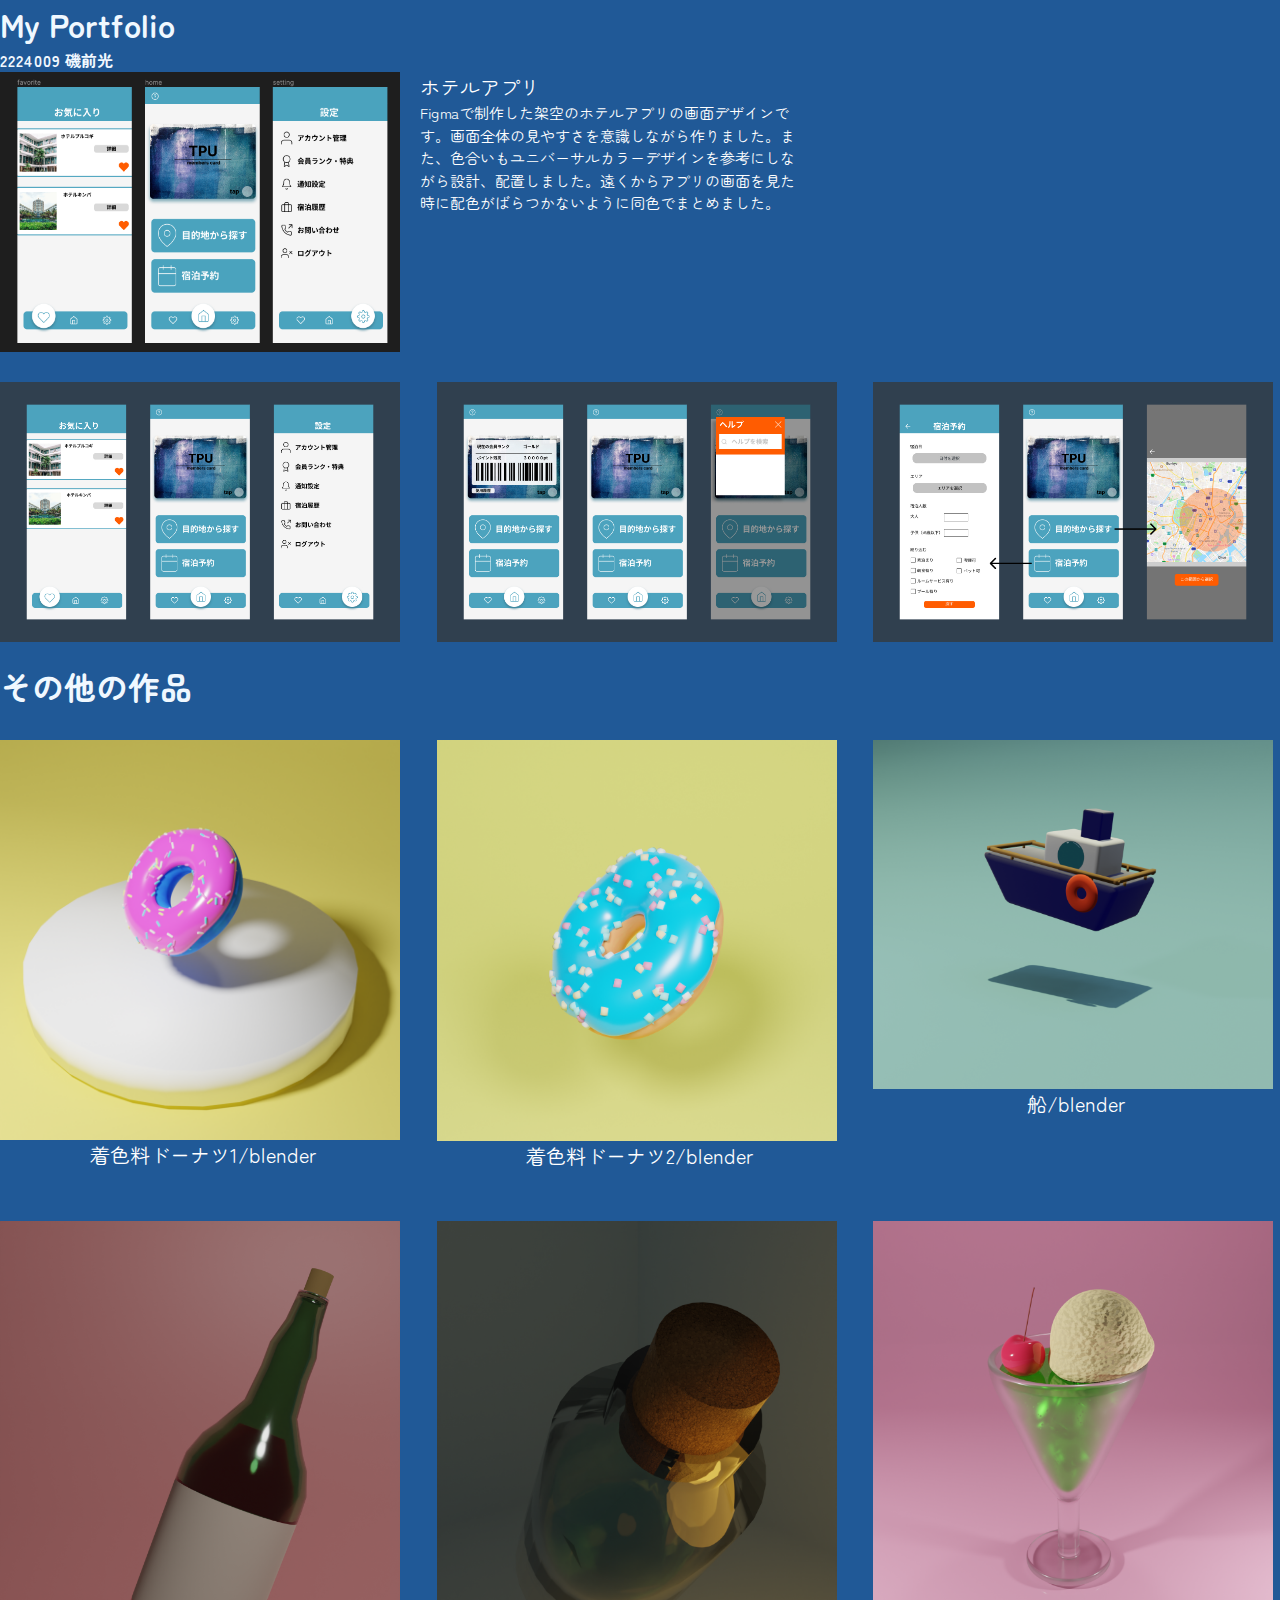
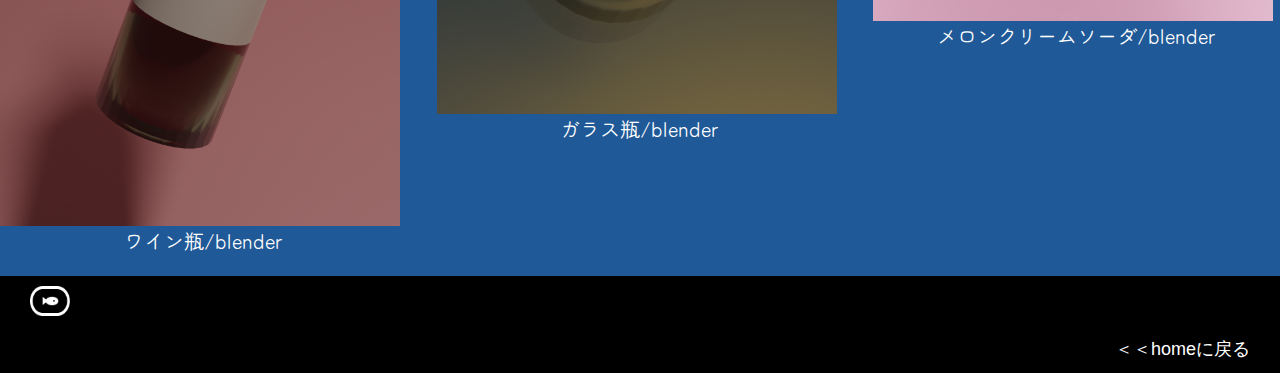
==== index.html @ 8bb1790a "Add files via upload" ====
<html lang="ja" deta-theme="Light">

<head>
  <meta charset="utf-8">
  <meta name="viewport" content="width=device-width, initial-scale=1">
  <link rel="stylesheet" href="css/pico.min.css">
  <link rel="stylesheet" href="reset.css">
  <link rel="stylesheet" href="main.css">
  <link rel="stylesheet" href="home.css">


  <link rel="stylesheet" href="https://cdnjs.cloudflare.com/ajax/libs/animate.css/4.1.1/animate.min.css">

  <link rel="preconnect" href="https://fonts.googleapis.com">
  <link rel="preconnect" href="https://fonts.gstatic.com" crossorigin>
  <link href="https://fonts.googleapis.com/css2?family=Zen+Maru+Gothic&display=swap" rel="stylesheet">

  <title>Portfolio</title>

</head>

<body>

  <div class="background">
  <main class="container">
    <h1 class="white-text">My Portfolio</h1>
    <p class="white-text"><strong>2224009 磯前光</strong></p>

    <div class="card-wrap">
      <div class="card">
        <div class="animate__animated animate__rubberBand">
          <img class="card-image1" src="images/figma.jpg" alt="img">
        </div>
      </div>

      <p1 class="white-text2">ホテルアプリ</p>
      <p2 class="mozi">Figmaで制作した架空のホテルアプリの画面デザインです。画面全体の見やすさを意識しながら作りました。また、色合いもユニバーサルカラーデザインを参考にしながら設計、配置しました。遠くからアプリの画面を見た時に配色がばらつかないように同色でまとめました。</p>
    </div>

    <div class="grid">
      <div class="grid-item">
      <img src="images/40.jpg" alt="img">
      </div>

      <div class="grid-item">
      <img src="images/41.jpg" alt="img">
      </div>

      <div class="grid-item">
      <img src="images/42.jpg" alt="img">
      </div>

    </div>
   

    <h1 class="white-text">その他の作品</h1>

    <div class="grid">
      <div class="grid-item">
        <img src="images/poisondonuts.png" alt="Image 1">
        <p class="white-text3">着色料ドーナツ1/blender</p>
      </div>
      <div class="grid-item">
        <img src="images/donutorignal.png" alt="Image 2">
        <p class="white-text3">着色料ドーナツ2/blender</p>
      </div>
      <div class="grid-item">
        <img src="images/hune02.png" alt="Image 3">
        <p class="white-text3">船/blender</p>
      </div>
    </div>


    <div class="grid">
      <div class="grid-item">
        <img src="images/wine02.png" alt="Image 1">
        <p class="white-text3">ワイン瓶/blender</p>
      </div>
      <div class="grid-item">
        <img src="images/bottle03.png" alt="Image 2">
        <p class="white-text3">ガラス瓶/blender</p>
      </div>
      <div class="grid-item">
        <img src="images/creamsoda.png" alt="Image 3">
        <p class="white-text3">メロンクリームソーダ/blender</p>
      </div>
    </div>

  </main>

  <nav class="navbar1">
    <div class="burger-menu" onclick="toggleMenu()">
      <img src="images/nav.png" alt="burger-menu">
    </div>
  </nav>

  <nav class="navbar">
    <div class="logo">
      <a href="#"></a>
    </div>
    <ul class="menu-list">
      <li><a href="home.html">＜＜homeに戻る</a></li>
    </ul>
  </nav>


</body>
</html>
---- main.css ----
.background {
    background-color: rgb(32, 89, 151);
    background-size: auto;
}


.colored-box {
    background-color: rgb(255, 255, 255);
}


.white-text{
   color: aliceblue;
   margin: 0;
   font-family: 'Zen Maru Gothic', sans-serif;
}

.white-text2 {
   color: rgb(255, 255, 255);
   font-size: 20px; 
   float:right;
   margin:0;
   padding-left: 20px;
   font-family: 'Zen Maru Gothic', sans-serif;
}

.white-text3 {
    color: rgb(255, 255, 255);
    font-size: 20px; 
    font-family: 'Zen Maru Gothic', sans-serif;
 }
 

.mozi {
    color: rgb(255, 255, 255);
    font-size: 15px;
    width: 380px;
    float:right;
    margin:0;
    font-family: 'Zen Maru Gothic', sans-serif;
}

img {
    width: 400px;
    height: 280px;
}

.card-wrap {
    display: flex;
    flex-wrap: wrap;
}

.card-wrap1 {
    margin-top: 10;
    margin-left: 200; /* 画像を右に50pxずらす */
}


.grid {
    margin-top: 30;
    display: flex;
    flex-wrap: wrap;
    justify-content: space-between;
}

.grid-item {
    flex-basis: calc(33.33% - 20px);
    margin-bottom: 20px;
    text-align: center;
}

.grid-item img {
    max-width: 100%;
    height: auto;
}

.card-wrap {
    display: flex;
    flex-wrap: wrap;
}

.card-image1{
    width: 400px;
}

.card-image2{
    width: 200px;
}

.card-image{
    width: 300px;
}

@media (max-width: 768px) {
    .card-image1 {
      width: 100%; /* 画像を親要素に合わせて100%の幅に調整 */
      max-width: 400px; /* 最大幅を設定 */
    }
  
    .card-image {
      width: 100%; /* 画像を親要素に合わせて100%の幅に調整 */
      max-width: 300px; /* 最大幅を設定 */
    }

    .card-image2 {
        width: 100%; /* 画像を親要素に合わせて100%の幅に調整 */
        max-width: 200px; /* 最大幅を設定 */
      }
  
    .white-text2,
    .mozi {
      float: none;
      width: 100%;
      text-align: center; /* テキストを中央揃え */
    }

    .white-text3,
    .mozi {
      float: left;
      width: 100%;
      margin-right: 156;
    }
  
    .grid-item {
      flex-basis: calc(50% - 20px); /* スマートフォンサイズで2つのアイテムを横並びにするために幅を1/2に設定 */
    }
  
    .a {
      font-size: 60px; /* スマートフォンサイズではフォントサイズを小さく調整 */
      top: 350px; /* 上からの位置を調整 */
      left: 30px; /* 左からの位置を調整 */
    }
  }

  .background {
    background-color: rgb(32, 89, 151);
    background-size: auto;
}
---- home.css ----
html, body {
    height: 100%;
    margin: 0;
    padding: 0;
  }
  
  body {
    background-image: url("images/home.png");
    background-size: auto;
    background-position: center;
  }

@media (max-width: 768px) {
    .grid-item {
      flex-basis: calc(50% - 20px); /* スマートフォンサイズで2つのアイテムを横並びにするために幅を1/2に設定 */
    }        
    
    .white-text2, .mozi {
          float: none;
          width: 100%;
        }
        
    .card-image {
          max-width: 100%;
          height: auto;
        }
      }
  

      @keyframes fade-in {
        0% {
          opacity: 0;
        }
        100% {
          opacity: 1;
        }
      }      

      .animate-fade-in {
        animation: fade-in 6s ease-out; /* アニメーション名、時間、タイミング関数を指定 */
      }

      .color-change {
        color: rgb(255, 255, 255); /* 色を任意の色に変更 */
      }
    

      .a {
        font-family: 'Anton', sans-serif;
        font-size: 100px;
        position: absolute;
        top: 550px; /* 上からの位置を調整 */
        left: 180px; 
      }

      body {
        background-size: auto;
        font-family: Arial, sans-serif;
      }
      
      .navbar {
        background-color: #000000;
        color: #fff;
        display: flex;
        justify-content: space-between;
        align-items: center;
        padding: 10px;
        
      }

      .navbar1 {
        background-color: rgb(0, 0, 0);
        color: #fff;
        display: flex;
        justify-content: space-between;
        align-items: center;
        padding: 10px;
        
      }
      
      .logo a {
        color: #fff;
        text-decoration: none;
        font-size: 24px;
      }
      
      .menu-list {
        list-style: none;
        display: flex;
        margin: 0;
        padding: 0;
        align-items: center; /* メニューリストのアイテムを縦方向に中央揃え */
        height: 100%; /* ナビゲーションバーと同じ高さに設定 */
      }
      
      .menu-list li {
        padding: 0 20px;
      }
      
      .menu-list a {
        color: #fff;
        text-decoration: none;
        font-size: 18px;
      }
      
      .menu-list a:hover {
        text-decoration: underline;
      }
  

      .burger-menu img {
        width: 40px; /* バーガーアイコンの幅を設定 */
        height: 30px; /* バーガーアイコンの高さを設定 */
        margin-left: 20;
      }
      

      @media (max-width: 768px) {
        .navbar {
          flex-direction: column; /* ナビゲーションバーを縦方向に配置 */
          padding: 20px; /* 適切な間隔を設定 */
        }
      
        .logo {
          margin-bottom: 20px; /* ロゴの下に余白を設定 */
        }
      
        .menu-list {
          flex-direction: column; /* メニューリストを縦方向に配置 */
        }
      
        .menu-list li {
          padding: 10px 0; /* メニューアイテム間の間隔を設定 */
          text-align: center; /* テキストを中央揃え */
        }
      }
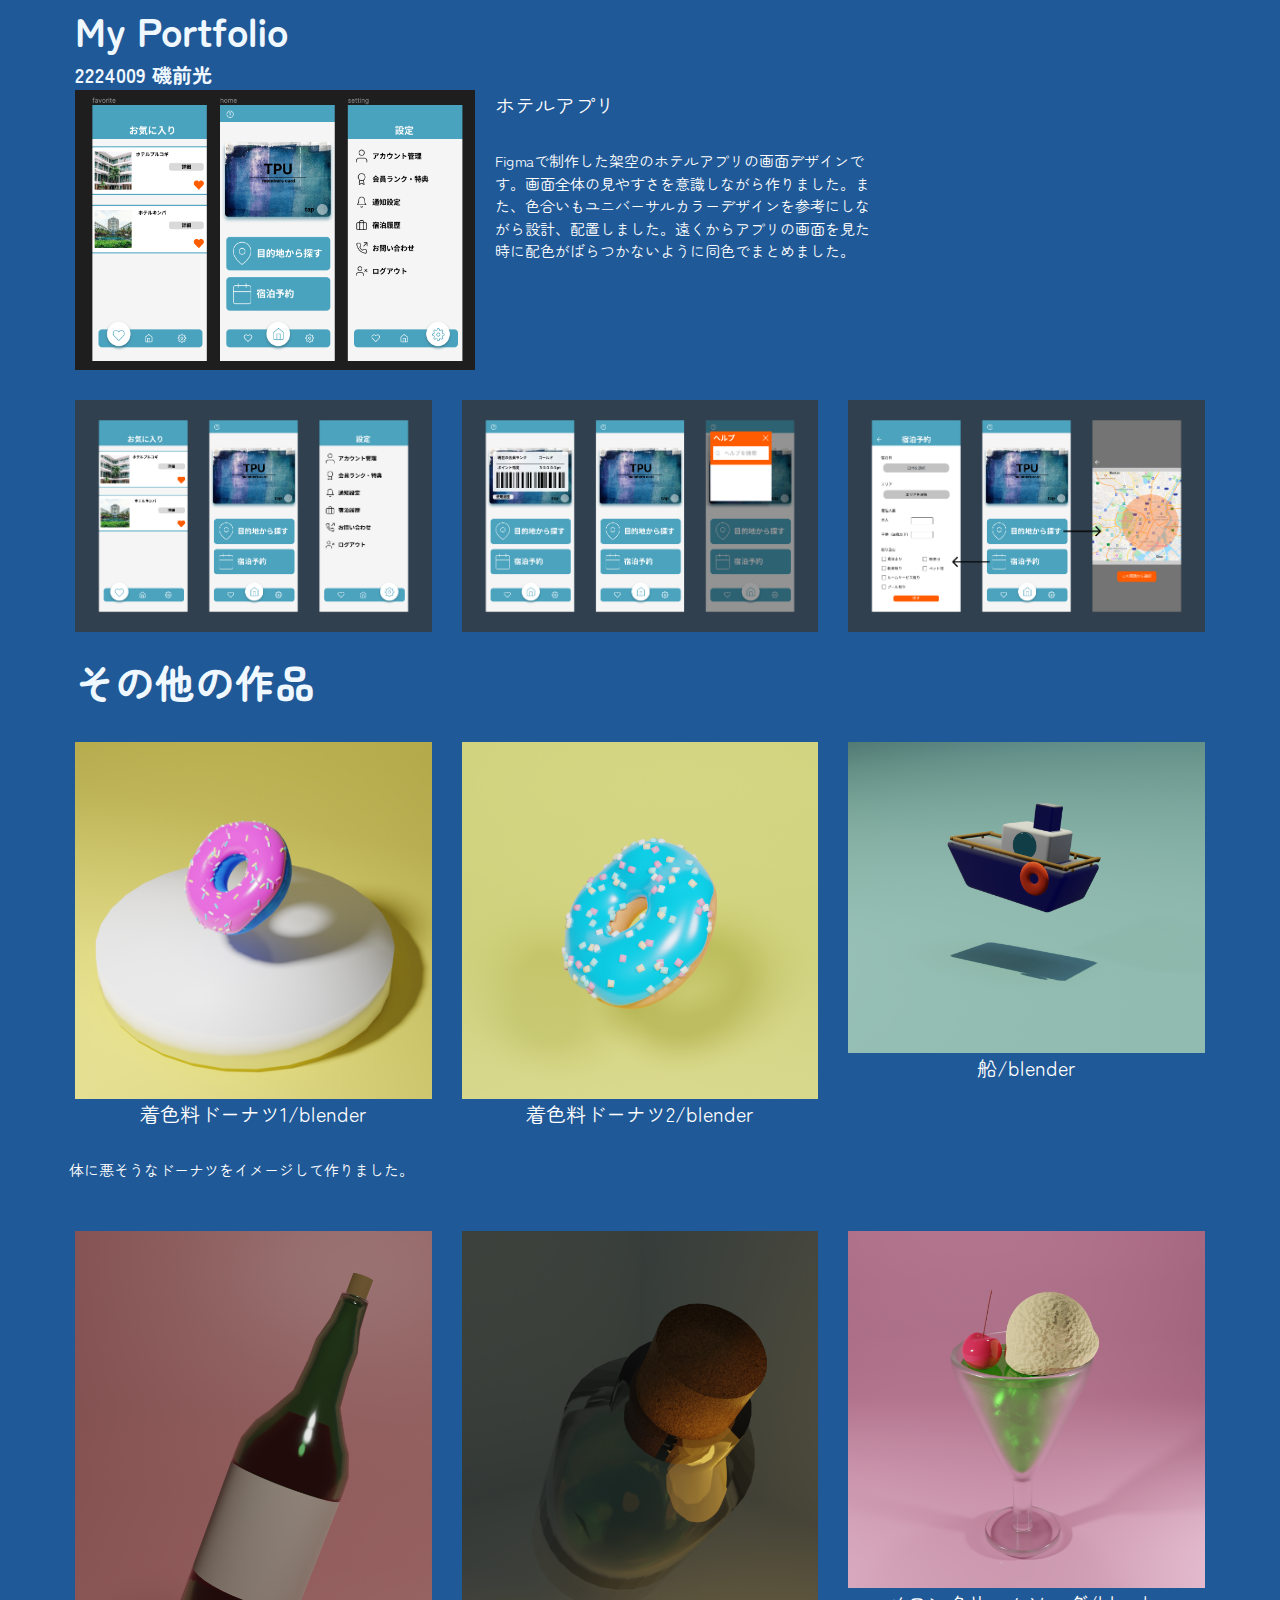
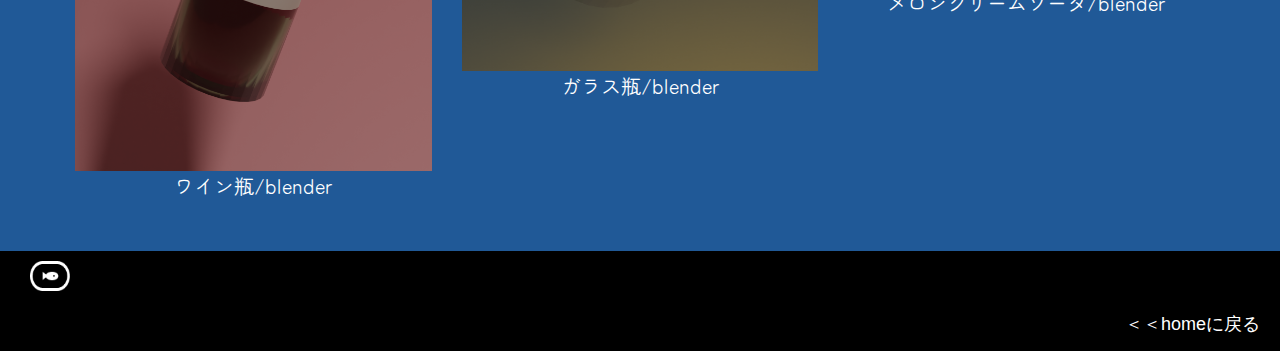
==== commit 0f5e7197: "Update index.html" ====
--- a/index.html
+++ b/index.html
@@ -57,32 +57,45 @@
 
     <div class="grid">
       <div class="grid-item">
+         <div class="animate__animated animate__rubberBand">
         <img src="images/poisondonuts.png" alt="Image 1">
         <p class="white-text3">着色料ドーナツ1/blender</p>
+           <p class="mozi">体に悪そうなドーナツをイメージして作りました。</p>
+           </div>
       </div>
       <div class="grid-item">
+            <div class="animate__animated animate__rubberBand">
         <img src="images/donutorignal.png" alt="Image 2">
         <p class="white-text3">着色料ドーナツ2/blender</p>
+              </div>
       </div>
       <div class="grid-item">
+            <div class="animate__animated animate__rubberBand">
         <img src="images/hune02.png" alt="Image 3">
         <p class="white-text3">船/blender</p>
+            </div>
       </div>
     </div>
 
 
     <div class="grid">
       <div class="grid-item">
+            <div class="animate__animated animate__rubberBand">
         <img src="images/wine02.png" alt="Image 1">
         <p class="white-text3">ワイン瓶/blender</p>
+            </div>
       </div>
       <div class="grid-item">
+            <div class="animate__animated animate__rubberBand">
         <img src="images/bottle03.png" alt="Image 2">
         <p class="white-text3">ガラス瓶/blender</p>
+            </div>
       </div>
       <div class="grid-item">
+            <div class="animate__animated animate__rubberBand">
         <img src="images/creamsoda.png" alt="Image 3">
         <p class="white-text3">メロンクリームソーダ/blender</p>
+            </div>
       </div>
     </div>
 
@@ -105,4 +118,4 @@
 
 
 </body>
-</html>+</html>
--- a/css/pico.min.css
+++ b/css/pico.min.css
@@ -0,0 +1,5 @@
+@charset "UTF-8";/*!
+ * Pico CSS v1.5.9 (https://picocss.com)
+ * Copyright 2019-2023 - Licensed under MIT
+ */:root{--font-family:system-ui,-apple-system,"Segoe UI","Roboto","Ubuntu","Cantarell","Noto Sans",sans-serif,"Apple Color Emoji","Segoe UI Emoji","Segoe UI Symbol","Noto Color Emoji";--line-height:1.5;--font-weight:400;--font-size:16px;--border-radius:0.25rem;--border-width:1px;--outline-width:3px;--spacing:1rem;--typography-spacing-vertical:1.5rem;--block-spacing-vertical:calc(var(--spacing) * 2);--block-spacing-horizontal:var(--spacing);--grid-spacing-vertical:0;--grid-spacing-horizontal:var(--spacing);--form-element-spacing-vertical:0.75rem;--form-element-spacing-horizontal:1rem;--nav-element-spacing-vertical:1rem;--nav-element-spacing-horizontal:0.5rem;--nav-link-spacing-vertical:0.5rem;--nav-link-spacing-horizontal:0.5rem;--form-label-font-weight:var(--font-weight);--transition:0.2s ease-in-out;--modal-overlay-backdrop-filter:blur(0.25rem)}@media (min-width:576px){:root{--font-size:17px}}@media (min-width:768px){:root{--font-size:18px}}@media (min-width:992px){:root{--font-size:19px}}@media (min-width:1200px){:root{--font-size:20px}}@media (min-width:576px){body>footer,body>header,body>main,section{--block-spacing-vertical:calc(var(--spacing) * 2.5)}}@media (min-width:768px){body>footer,body>header,body>main,section{--block-spacing-vertical:calc(var(--spacing) * 3)}}@media (min-width:992px){body>footer,body>header,body>main,section{--block-spacing-vertical:calc(var(--spacing) * 3.5)}}@media (min-width:1200px){body>footer,body>header,body>main,section{--block-spacing-vertical:calc(var(--spacing) * 4)}}@media (min-width:576px){article{--block-spacing-horizontal:calc(var(--spacing) * 1.25)}}@media (min-width:768px){article{--block-spacing-horizontal:calc(var(--spacing) * 1.5)}}@media (min-width:992px){article{--block-spacing-horizontal:calc(var(--spacing) * 1.75)}}@media (min-width:1200px){article{--block-spacing-horizontal:calc(var(--spacing) * 2)}}dialog>article{--block-spacing-vertical:calc(var(--spacing) * 2);--block-spacing-horizontal:var(--spacing)}@media (min-width:576px){dialog>article{--block-spacing-vertical:calc(var(--spacing) * 2.5);--block-spacing-horizontal:calc(var(--spacing) * 1.25)}}@media (min-width:768px){dialog>article{--block-spacing-vertical:calc(var(--spacing) * 3);--block-spacing-horizontal:calc(var(--spacing) * 1.5)}}a{--text-decoration:none}a.contrast,a.secondary{--text-decoration:underline}small{--font-size:0.875em}h1,h2,h3,h4,h5,h6{--font-weight:700}h1{--font-size:2rem;--typography-spacing-vertical:3rem}h2{--font-size:1.75rem;--typography-spacing-vertical:2.625rem}h3{--font-size:1.5rem;--typography-spacing-vertical:2.25rem}h4{--font-size:1.25rem;--typography-spacing-vertical:1.874rem}h5{--font-size:1.125rem;--typography-spacing-vertical:1.6875rem}[type=checkbox],[type=radio]{--border-width:2px}[type=checkbox][role=switch]{--border-width:3px}tfoot td,tfoot th,thead td,thead th{--border-width:3px}:not(thead,tfoot)>*>td{--font-size:0.875em}code,kbd,pre,samp{--font-family:"Menlo","Consolas","Roboto Mono","Ubuntu Monospace","Noto Mono","Oxygen Mono","Liberation Mono",monospace,"Apple Color Emoji","Segoe UI Emoji","Segoe UI Symbol","Noto Color Emoji"}kbd{--font-weight:bolder}:root:not([data-theme=dark]),[data-theme=light]{--background-color:#fff;--color:hsl(205, 20%, 32%);--h1-color:hsl(205, 30%, 15%);--h2-color:#24333e;--h3-color:hsl(205, 25%, 23%);--h4-color:#374956;--h5-color:hsl(205, 20%, 32%);--h6-color:#4d606d;--muted-color:hsl(205, 10%, 50%);--muted-border-color:hsl(205, 20%, 94%);--primary:hsl(195, 85%, 41%);--primary-hover:hsl(195, 90%, 32%);--primary-focus:rgba(16, 149, 193, 0.125);--primary-inverse:#fff;--secondary:hsl(205, 15%, 41%);--secondary-hover:hsl(205, 20%, 32%);--secondary-focus:rgba(89, 107, 120, 0.125);--secondary-inverse:#fff;--contrast:hsl(205, 30%, 15%);--contrast-hover:#000;--contrast-focus:rgba(89, 107, 120, 0.125);--contrast-inverse:#fff;--mark-background-color:#fff2ca;--mark-color:#543a26;--ins-color:#388e3c;--del-color:#c62828;--blockquote-border-color:var(--muted-border-color);--blockquote-footer-color:var(--muted-color);--button-box-shadow:0 0 0 rgba(0, 0, 0, 0);--button-hover-box-shadow:0 0 0 rgba(0, 0, 0, 0);--form-element-background-color:transparent;--form-element-border-color:hsl(205, 14%, 68%);--form-element-color:var(--color);--form-element-placeholder-color:var(--muted-color);--form-element-active-background-color:transparent;--form-element-active-border-color:var(--primary);--form-element-focus-color:var(--primary-focus);--form-element-disabled-background-color:hsl(205, 18%, 86%);--form-element-disabled-border-color:hsl(205, 14%, 68%);--form-element-disabled-opacity:0.5;--form-element-invalid-border-color:#c62828;--form-element-invalid-active-border-color:#d32f2f;--form-element-invalid-focus-color:rgba(211, 47, 47, 0.125);--form-element-valid-border-color:#388e3c;--form-element-valid-active-border-color:#43a047;--form-element-valid-focus-color:rgba(67, 160, 71, 0.125);--switch-background-color:hsl(205, 16%, 77%);--switch-color:var(--primary-inverse);--switch-checked-background-color:var(--primary);--range-border-color:hsl(205, 18%, 86%);--range-active-border-color:hsl(205, 16%, 77%);--range-thumb-border-color:var(--background-color);--range-thumb-color:var(--secondary);--range-thumb-hover-color:var(--secondary-hover);--range-thumb-active-color:var(--primary);--table-border-color:var(--muted-border-color);--table-row-stripped-background-color:#f6f8f9;--code-background-color:hsl(205, 20%, 94%);--code-color:var(--muted-color);--code-kbd-background-color:var(--contrast);--code-kbd-color:var(--contrast-inverse);--code-tag-color:hsl(330, 40%, 50%);--code-property-color:hsl(185, 40%, 40%);--code-value-color:hsl(40, 20%, 50%);--code-comment-color:hsl(205, 14%, 68%);--accordion-border-color:var(--muted-border-color);--accordion-close-summary-color:var(--color);--accordion-open-summary-color:var(--muted-color);--card-background-color:var(--background-color);--card-border-color:var(--muted-border-color);--card-box-shadow:0.0145rem 0.029rem 0.174rem rgba(27, 40, 50, 0.01698),0.0335rem 0.067rem 0.402rem rgba(27, 40, 50, 0.024),0.0625rem 0.125rem 0.75rem rgba(27, 40, 50, 0.03),0.1125rem 0.225rem 1.35rem rgba(27, 40, 50, 0.036),0.2085rem 0.417rem 2.502rem rgba(27, 40, 50, 0.04302),0.5rem 1rem 6rem rgba(27, 40, 50, 0.06),0 0 0 0.0625rem rgba(27, 40, 50, 0.015);--card-sectionning-background-color:#fbfbfc;--dropdown-background-color:#fbfbfc;--dropdown-border-color:#e1e6eb;--dropdown-box-shadow:var(--card-box-shadow);--dropdown-color:var(--color);--dropdown-hover-background-color:hsl(205, 20%, 94%);--modal-overlay-background-color:rgba(213, 220, 226, 0.7);--progress-background-color:hsl(205, 18%, 86%);--progress-color:var(--primary);--loading-spinner-opacity:0.5;--tooltip-background-color:var(--contrast);--tooltip-color:var(--contrast-inverse);--icon-checkbox:url("data:image/svg+xml,%3Csvg xmlns='http://www.w3.org/2000/svg' width='24' height='24' viewBox='0 0 24 24' fill='none' stroke='rgb(255, 255, 255)' stroke-width='4' stroke-linecap='round' stroke-linejoin='round'%3E%3Cpolyline points='20 6 9 17 4 12'%3E%3C/polyline%3E%3C/svg%3E");--icon-chevron:url("data:image/svg+xml,%3Csvg xmlns='http://www.w3.org/2000/svg' width='24' height='24' viewBox='0 0 24 24' fill='none' stroke='rgb(65, 84, 98)' stroke-width='2' stroke-linecap='round' stroke-linejoin='round'%3E%3Cpolyline points='6 9 12 15 18 9'%3E%3C/polyline%3E%3C/svg%3E");--icon-chevron-button:url("data:image/svg+xml,%3Csvg xmlns='http://www.w3.org/2000/svg' width='24' height='24' viewBox='0 0 24 24' fill='none' stroke='rgb(255, 255, 255)' stroke-width='2' stroke-linecap='round' stroke-linejoin='round'%3E%3Cpolyline points='6 9 12 15 18 9'%3E%3C/polyline%3E%3C/svg%3E");--icon-chevron-button-inverse:url("data:image/svg+xml,%3Csvg xmlns='http://www.w3.org/2000/svg' width='24' height='24' viewBox='0 0 24 24' fill='none' stroke='rgb(255, 255, 255)' stroke-width='2' stroke-linecap='round' stroke-linejoin='round'%3E%3Cpolyline points='6 9 12 15 18 9'%3E%3C/polyline%3E%3C/svg%3E");--icon-close:url("data:image/svg+xml,%3Csvg xmlns='http://www.w3.org/2000/svg' width='24' height='24' viewBox='0 0 24 24' fill='none' stroke='rgb(115, 130, 140)' stroke-width='4' stroke-linecap='round' stroke-linejoin='round'%3E%3Cline x1='18' y1='6' x2='6' y2='18'%3E%3C/line%3E%3Cline x1='6' y1='6' x2='18' y2='18'%3E%3C/line%3E%3C/svg%3E");--icon-date:url("data:image/svg+xml,%3Csvg xmlns='http://www.w3.org/2000/svg' width='24' height='24' viewBox='0 0 24 24' fill='none' stroke='rgb(65, 84, 98)' stroke-width='2' stroke-linecap='round' stroke-linejoin='round'%3E%3Crect x='3' y='4' width='18' height='18' rx='2' ry='2'%3E%3C/rect%3E%3Cline x1='16' y1='2' x2='16' y2='6'%3E%3C/line%3E%3Cline x1='8' y1='2' x2='8' y2='6'%3E%3C/line%3E%3Cline x1='3' y1='10' x2='21' y2='10'%3E%3C/line%3E%3C/svg%3E");--icon-invalid:url("data:image/svg+xml,%3Csvg xmlns='http://www.w3.org/2000/svg' width='24' height='24' viewBox='0 0 24 24' fill='none' stroke='rgb(198, 40, 40)' stroke-width='2' stroke-linecap='round' stroke-linejoin='round'%3E%3Ccircle cx='12' cy='12' r='10'%3E%3C/circle%3E%3Cline x1='12' y1='8' x2='12' y2='12'%3E%3C/line%3E%3Cline x1='12' y1='16' x2='12.01' y2='16'%3E%3C/line%3E%3C/svg%3E");--icon-minus:url("data:image/svg+xml,%3Csvg xmlns='http://www.w3.org/2000/svg' width='24' height='24' viewBox='0 0 24 24' fill='none' stroke='rgb(255, 255, 255)' stroke-width='4' stroke-linecap='round' stroke-linejoin='round'%3E%3Cline x1='5' y1='12' x2='19' y2='12'%3E%3C/line%3E%3C/svg%3E");--icon-search:url("data:image/svg+xml,%3Csvg xmlns='http://www.w3.org/2000/svg' width='24' height='24' viewBox='0 0 24 24' fill='none' stroke='rgb(65, 84, 98)' stroke-width='2' stroke-linecap='round' stroke-linejoin='round'%3E%3Ccircle cx='11' cy='11' r='8'%3E%3C/circle%3E%3Cline x1='21' y1='21' x2='16.65' y2='16.65'%3E%3C/line%3E%3C/svg%3E");--icon-time:url("data:image/svg+xml,%3Csvg xmlns='http://www.w3.org/2000/svg' width='24' height='24' viewBox='0 0 24 24' fill='none' stroke='rgb(65, 84, 98)' stroke-width='2' stroke-linecap='round' stroke-linejoin='round'%3E%3Ccircle cx='12' cy='12' r='10'%3E%3C/circle%3E%3Cpolyline points='12 6 12 12 16 14'%3E%3C/polyline%3E%3C/svg%3E");--icon-valid:url("data:image/svg+xml,%3Csvg xmlns='http://www.w3.org/2000/svg' width='24' height='24' viewBox='0 0 24 24' fill='none' stroke='rgb(56, 142, 60)' stroke-width='3' stroke-linecap='round' stroke-linejoin='round'%3E%3Cpolyline points='20 6 9 17 4 12'%3E%3C/polyline%3E%3C/svg%3E");color-scheme:light}@media only screen and (prefers-color-scheme:dark){:root:not([data-theme]){--background-color:#11191f;--color:hsl(205, 16%, 77%);--h1-color:hsl(205, 20%, 94%);--h2-color:#e1e6eb;--h3-color:hsl(205, 18%, 86%);--h4-color:#c8d1d8;--h5-color:hsl(205, 16%, 77%);--h6-color:#afbbc4;--muted-color:hsl(205, 10%, 50%);--muted-border-color:#1f2d38;--primary:hsl(195, 85%, 41%);--primary-hover:hsl(195, 80%, 50%);--primary-focus:rgba(16, 149, 193, 0.25);--primary-inverse:#fff;--secondary:hsl(205, 15%, 41%);--secondary-hover:hsl(205, 10%, 50%);--secondary-focus:rgba(115, 130, 140, 0.25);--secondary-inverse:#fff;--contrast:hsl(205, 20%, 94%);--contrast-hover:#fff;--contrast-focus:rgba(115, 130, 140, 0.25);--contrast-inverse:#000;--mark-background-color:#d1c284;--mark-color:#11191f;--ins-color:#388e3c;--del-color:#c62828;--blockquote-border-color:var(--muted-border-color);--blockquote-footer-color:var(--muted-color);--button-box-shadow:0 0 0 rgba(0, 0, 0, 0);--button-hover-box-shadow:0 0 0 rgba(0, 0, 0, 0);--form-element-background-color:#11191f;--form-element-border-color:#374956;--form-element-color:var(--color);--form-element-placeholder-color:var(--muted-color);--form-element-active-background-color:var(--form-element-background-color);--form-element-active-border-color:var(--primary);--form-element-focus-color:var(--primary-focus);--form-element-disabled-background-color:hsl(205, 25%, 23%);--form-element-disabled-border-color:hsl(205, 20%, 32%);--form-element-disabled-opacity:0.5;--form-element-invalid-border-color:#b71c1c;--form-element-invalid-active-border-color:#c62828;--form-element-invalid-focus-color:rgba(198, 40, 40, 0.25);--form-element-valid-border-color:#2e7d32;--form-element-valid-active-border-color:#388e3c;--form-element-valid-focus-color:rgba(56, 142, 60, 0.25);--switch-background-color:#374956;--switch-color:var(--primary-inverse);--switch-checked-background-color:var(--primary);--range-border-color:#24333e;--range-active-border-color:hsl(205, 25%, 23%);--range-thumb-border-color:var(--background-color);--range-thumb-color:var(--secondary);--range-thumb-hover-color:var(--secondary-hover);--range-thumb-active-color:var(--primary);--table-border-color:var(--muted-border-color);--table-row-stripped-background-color:rgba(115, 130, 140, 0.05);--code-background-color:#18232c;--code-color:var(--muted-color);--code-kbd-background-color:var(--contrast);--code-kbd-color:var(--contrast-inverse);--code-tag-color:hsl(330, 30%, 50%);--code-property-color:hsl(185, 30%, 50%);--code-value-color:hsl(40, 10%, 50%);--code-comment-color:#4d606d;--accordion-border-color:var(--muted-border-color);--accordion-active-summary-color:var(--primary);--accordion-close-summary-color:var(--color);--accordion-open-summary-color:var(--muted-color);--card-background-color:#141e26;--card-border-color:var(--card-background-color);--card-box-shadow:0.0145rem 0.029rem 0.174rem rgba(0, 0, 0, 0.01698),0.0335rem 0.067rem 0.402rem rgba(0, 0, 0, 0.024),0.0625rem 0.125rem 0.75rem rgba(0, 0, 0, 0.03),0.1125rem 0.225rem 1.35rem rgba(0, 0, 0, 0.036),0.2085rem 0.417rem 2.502rem rgba(0, 0, 0, 0.04302),0.5rem 1rem 6rem rgba(0, 0, 0, 0.06),0 0 0 0.0625rem rgba(0, 0, 0, 0.015);--card-sectionning-background-color:#18232c;--dropdown-background-color:hsl(205, 30%, 15%);--dropdown-border-color:#24333e;--dropdown-box-shadow:var(--card-box-shadow);--dropdown-color:var(--color);--dropdown-hover-background-color:rgba(36, 51, 62, 0.75);--modal-overlay-background-color:rgba(36, 51, 62, 0.8);--progress-background-color:#24333e;--progress-color:var(--primary);--loading-spinner-opacity:0.5;--tooltip-background-color:var(--contrast);--tooltip-color:var(--contrast-inverse);--icon-checkbox:url("data:image/svg+xml,%3Csvg xmlns='http://www.w3.org/2000/svg' width='24' height='24' viewBox='0 0 24 24' fill='none' stroke='rgb(255, 255, 255)' stroke-width='4' stroke-linecap='round' stroke-linejoin='round'%3E%3Cpolyline points='20 6 9 17 4 12'%3E%3C/polyline%3E%3C/svg%3E");--icon-chevron:url("data:image/svg+xml,%3Csvg xmlns='http://www.w3.org/2000/svg' width='24' height='24' viewBox='0 0 24 24' fill='none' stroke='rgb(162, 175, 185)' stroke-width='2' stroke-linecap='round' stroke-linejoin='round'%3E%3Cpolyline points='6 9 12 15 18 9'%3E%3C/polyline%3E%3C/svg%3E");--icon-chevron-button:url("data:image/svg+xml,%3Csvg xmlns='http://www.w3.org/2000/svg' width='24' height='24' viewBox='0 0 24 24' fill='none' stroke='rgb(255, 255, 255)' stroke-width='2' stroke-linecap='round' stroke-linejoin='round'%3E%3Cpolyline points='6 9 12 15 18 9'%3E%3C/polyline%3E%3C/svg%3E");--icon-chevron-button-inverse:url("data:image/svg+xml,%3Csvg xmlns='http://www.w3.org/2000/svg' width='24' height='24' viewBox='0 0 24 24' fill='none' stroke='rgb(0, 0, 0)' stroke-width='2' stroke-linecap='round' stroke-linejoin='round'%3E%3Cpolyline points='6 9 12 15 18 9'%3E%3C/polyline%3E%3C/svg%3E");--icon-close:url("data:image/svg+xml,%3Csvg xmlns='http://www.w3.org/2000/svg' width='24' height='24' viewBox='0 0 24 24' fill='none' stroke='rgb(115, 130, 140)' stroke-width='4' stroke-linecap='round' stroke-linejoin='round'%3E%3Cline x1='18' y1='6' x2='6' y2='18'%3E%3C/line%3E%3Cline x1='6' y1='6' x2='18' y2='18'%3E%3C/line%3E%3C/svg%3E");--icon-date:url("data:image/svg+xml,%3Csvg xmlns='http://www.w3.org/2000/svg' width='24' height='24' viewBox='0 0 24 24' fill='none' stroke='rgb(162, 175, 185)' stroke-width='2' stroke-linecap='round' stroke-linejoin='round'%3E%3Crect x='3' y='4' width='18' height='18' rx='2' ry='2'%3E%3C/rect%3E%3Cline x1='16' y1='2' x2='16' y2='6'%3E%3C/line%3E%3Cline x1='8' y1='2' x2='8' y2='6'%3E%3C/line%3E%3Cline x1='3' y1='10' x2='21' y2='10'%3E%3C/line%3E%3C/svg%3E");--icon-invalid:url("data:image/svg+xml,%3Csvg xmlns='http://www.w3.org/2000/svg' width='24' height='24' viewBox='0 0 24 24' fill='none' stroke='rgb(183, 28, 28)' stroke-width='2' stroke-linecap='round' stroke-linejoin='round'%3E%3Ccircle cx='12' cy='12' r='10'%3E%3C/circle%3E%3Cline x1='12' y1='8' x2='12' y2='12'%3E%3C/line%3E%3Cline x1='12' y1='16' x2='12.01' y2='16'%3E%3C/line%3E%3C/svg%3E");--icon-minus:url("data:image/svg+xml,%3Csvg xmlns='http://www.w3.org/2000/svg' width='24' height='24' viewBox='0 0 24 24' fill='none' stroke='rgb(255, 255, 255)' stroke-width='4' stroke-linecap='round' stroke-linejoin='round'%3E%3Cline x1='5' y1='12' x2='19' y2='12'%3E%3C/line%3E%3C/svg%3E");--icon-search:url("data:image/svg+xml,%3Csvg xmlns='http://www.w3.org/2000/svg' width='24' height='24' viewBox='0 0 24 24' fill='none' stroke='rgb(162, 175, 185)' stroke-width='2' stroke-linecap='round' stroke-linejoin='round'%3E%3Ccircle cx='11' cy='11' r='8'%3E%3C/circle%3E%3Cline x1='21' y1='21' x2='16.65' y2='16.65'%3E%3C/line%3E%3C/svg%3E");--icon-time:url("data:image/svg+xml,%3Csvg xmlns='http://www.w3.org/2000/svg' width='24' height='24' viewBox='0 0 24 24' fill='none' stroke='rgb(162, 175, 185)' stroke-width='2' stroke-linecap='round' stroke-linejoin='round'%3E%3Ccircle cx='12' cy='12' r='10'%3E%3C/circle%3E%3Cpolyline points='12 6 12 12 16 14'%3E%3C/polyline%3E%3C/svg%3E");--icon-valid:url("data:image/svg+xml,%3Csvg xmlns='http://www.w3.org/2000/svg' width='24' height='24' viewBox='0 0 24 24' fill='none' stroke='rgb(46, 125, 50)' stroke-width='3' stroke-linecap='round' stroke-linejoin='round'%3E%3Cpolyline points='20 6 9 17 4 12'%3E%3C/polyline%3E%3C/svg%3E");color-scheme:dark}}[data-theme=dark]{--background-color:#11191f;--color:hsl(205, 16%, 77%);--h1-color:hsl(205, 20%, 94%);--h2-color:#e1e6eb;--h3-color:hsl(205, 18%, 86%);--h4-color:#c8d1d8;--h5-color:hsl(205, 16%, 77%);--h6-color:#afbbc4;--muted-color:hsl(205, 10%, 50%);--muted-border-color:#1f2d38;--primary:hsl(195, 85%, 41%);--primary-hover:hsl(195, 80%, 50%);--primary-focus:rgba(16, 149, 193, 0.25);--primary-inverse:#fff;--secondary:hsl(205, 15%, 41%);--secondary-hover:hsl(205, 10%, 50%);--secondary-focus:rgba(115, 130, 140, 0.25);--secondary-inverse:#fff;--contrast:hsl(205, 20%, 94%);--contrast-hover:#fff;--contrast-focus:rgba(115, 130, 140, 0.25);--contrast-inverse:#000;--mark-background-color:#d1c284;--mark-color:#11191f;--ins-color:#388e3c;--del-color:#c62828;--blockquote-border-color:var(--muted-border-color);--blockquote-footer-color:var(--muted-color);--button-box-shadow:0 0 0 rgba(0, 0, 0, 0);--button-hover-box-shadow:0 0 0 rgba(0, 0, 0, 0);--form-element-background-color:#11191f;--form-element-border-color:#374956;--form-element-color:var(--color);--form-element-placeholder-color:var(--muted-color);--form-element-active-background-color:var(--form-element-background-color);--form-element-active-border-color:var(--primary);--form-element-focus-color:var(--primary-focus);--form-element-disabled-background-color:hsl(205, 25%, 23%);--form-element-disabled-border-color:hsl(205, 20%, 32%);--form-element-disabled-opacity:0.5;--form-element-invalid-border-color:#b71c1c;--form-element-invalid-active-border-color:#c62828;--form-element-invalid-focus-color:rgba(198, 40, 40, 0.25);--form-element-valid-border-color:#2e7d32;--form-element-valid-active-border-color:#388e3c;--form-element-valid-focus-color:rgba(56, 142, 60, 0.25);--switch-background-color:#374956;--switch-color:var(--primary-inverse);--switch-checked-background-color:var(--primary);--range-border-color:#24333e;--range-active-border-color:hsl(205, 25%, 23%);--range-thumb-border-color:var(--background-color);--range-thumb-color:var(--secondary);--range-thumb-hover-color:var(--secondary-hover);--range-thumb-active-color:var(--primary);--table-border-color:var(--muted-border-color);--table-row-stripped-background-color:rgba(115, 130, 140, 0.05);--code-background-color:#18232c;--code-color:var(--muted-color);--code-kbd-background-color:var(--contrast);--code-kbd-color:var(--contrast-inverse);--code-tag-color:hsl(330, 30%, 50%);--code-property-color:hsl(185, 30%, 50%);--code-value-color:hsl(40, 10%, 50%);--code-comment-color:#4d606d;--accordion-border-color:var(--muted-border-color);--accordion-active-summary-color:var(--primary);--accordion-close-summary-color:var(--color);--accordion-open-summary-color:var(--muted-color);--card-background-color:#141e26;--card-border-color:var(--card-background-color);--card-box-shadow:0.0145rem 0.029rem 0.174rem rgba(0, 0, 0, 0.01698),0.0335rem 0.067rem 0.402rem rgba(0, 0, 0, 0.024),0.0625rem 0.125rem 0.75rem rgba(0, 0, 0, 0.03),0.1125rem 0.225rem 1.35rem rgba(0, 0, 0, 0.036),0.2085rem 0.417rem 2.502rem rgba(0, 0, 0, 0.04302),0.5rem 1rem 6rem rgba(0, 0, 0, 0.06),0 0 0 0.0625rem rgba(0, 0, 0, 0.015);--card-sectionning-background-color:#18232c;--dropdown-background-color:hsl(205, 30%, 15%);--dropdown-border-color:#24333e;--dropdown-box-shadow:var(--card-box-shadow);--dropdown-color:var(--color);--dropdown-hover-background-color:rgba(36, 51, 62, 0.75);--modal-overlay-background-color:rgba(36, 51, 62, 0.8);--progress-background-color:#24333e;--progress-color:var(--primary);--loading-spinner-opacity:0.5;--tooltip-background-color:var(--contrast);--tooltip-color:var(--contrast-inverse);--icon-checkbox:url("data:image/svg+xml,%3Csvg xmlns='http://www.w3.org/2000/svg' width='24' height='24' viewBox='0 0 24 24' fill='none' stroke='rgb(255, 255, 255)' stroke-width='4' stroke-linecap='round' stroke-linejoin='round'%3E%3Cpolyline points='20 6 9 17 4 12'%3E%3C/polyline%3E%3C/svg%3E");--icon-chevron:url("data:image/svg+xml,%3Csvg xmlns='http://www.w3.org/2000/svg' width='24' height='24' viewBox='0 0 24 24' fill='none' stroke='rgb(162, 175, 185)' stroke-width='2' stroke-linecap='round' stroke-linejoin='round'%3E%3Cpolyline points='6 9 12 15 18 9'%3E%3C/polyline%3E%3C/svg%3E");--icon-chevron-button:url("data:image/svg+xml,%3Csvg xmlns='http://www.w3.org/2000/svg' width='24' height='24' viewBox='0 0 24 24' fill='none' stroke='rgb(255, 255, 255)' stroke-width='2' stroke-linecap='round' stroke-linejoin='round'%3E%3Cpolyline points='6 9 12 15 18 9'%3E%3C/polyline%3E%3C/svg%3E");--icon-chevron-button-inverse:url("data:image/svg+xml,%3Csvg xmlns='http://www.w3.org/2000/svg' width='24' height='24' viewBox='0 0 24 24' fill='none' stroke='rgb(0, 0, 0)' stroke-width='2' stroke-linecap='round' stroke-linejoin='round'%3E%3Cpolyline points='6 9 12 15 18 9'%3E%3C/polyline%3E%3C/svg%3E");--icon-close:url("data:image/svg+xml,%3Csvg xmlns='http://www.w3.org/2000/svg' width='24' height='24' viewBox='0 0 24 24' fill='none' stroke='rgb(115, 130, 140)' stroke-width='4' stroke-linecap='round' stroke-linejoin='round'%3E%3Cline x1='18' y1='6' x2='6' y2='18'%3E%3C/line%3E%3Cline x1='6' y1='6' x2='18' y2='18'%3E%3C/line%3E%3C/svg%3E");--icon-date:url("data:image/svg+xml,%3Csvg xmlns='http://www.w3.org/2000/svg' width='24' height='24' viewBox='0 0 24 24' fill='none' stroke='rgb(162, 175, 185)' stroke-width='2' stroke-linecap='round' stroke-linejoin='round'%3E%3Crect x='3' y='4' width='18' height='18' rx='2' ry='2'%3E%3C/rect%3E%3Cline x1='16' y1='2' x2='16' y2='6'%3E%3C/line%3E%3Cline x1='8' y1='2' x2='8' y2='6'%3E%3C/line%3E%3Cline x1='3' y1='10' x2='21' y2='10'%3E%3C/line%3E%3C/svg%3E");--icon-invalid:url("data:image/svg+xml,%3Csvg xmlns='http://www.w3.org/2000/svg' width='24' height='24' viewBox='0 0 24 24' fill='none' stroke='rgb(183, 28, 28)' stroke-width='2' stroke-linecap='round' stroke-linejoin='round'%3E%3Ccircle cx='12' cy='12' r='10'%3E%3C/circle%3E%3Cline x1='12' y1='8' x2='12' y2='12'%3E%3C/line%3E%3Cline x1='12' y1='16' x2='12.01' y2='16'%3E%3C/line%3E%3C/svg%3E");--icon-minus:url("data:image/svg+xml,%3Csvg xmlns='http://www.w3.org/2000/svg' width='24' height='24' viewBox='0 0 24 24' fill='none' stroke='rgb(255, 255, 255)' stroke-width='4' stroke-linecap='round' stroke-linejoin='round'%3E%3Cline x1='5' y1='12' x2='19' y2='12'%3E%3C/line%3E%3C/svg%3E");--icon-search:url("data:image/svg+xml,%3Csvg xmlns='http://www.w3.org/2000/svg' width='24' height='24' viewBox='0 0 24 24' fill='none' stroke='rgb(162, 175, 185)' stroke-width='2' stroke-linecap='round' stroke-linejoin='round'%3E%3Ccircle cx='11' cy='11' r='8'%3E%3C/circle%3E%3Cline x1='21' y1='21' x2='16.65' y2='16.65'%3E%3C/line%3E%3C/svg%3E");--icon-time:url("data:image/svg+xml,%3Csvg xmlns='http://www.w3.org/2000/svg' width='24' height='24' viewBox='0 0 24 24' fill='none' stroke='rgb(162, 175, 185)' stroke-width='2' stroke-linecap='round' stroke-linejoin='round'%3E%3Ccircle cx='12' cy='12' r='10'%3E%3C/circle%3E%3Cpolyline points='12 6 12 12 16 14'%3E%3C/polyline%3E%3C/svg%3E");--icon-valid:url("data:image/svg+xml,%3Csvg xmlns='http://www.w3.org/2000/svg' width='24' height='24' viewBox='0 0 24 24' fill='none' stroke='rgb(46, 125, 50)' stroke-width='3' stroke-linecap='round' stroke-linejoin='round'%3E%3Cpolyline points='20 6 9 17 4 12'%3E%3C/polyline%3E%3C/svg%3E");color-scheme:dark}[type=checkbox],[type=radio],[type=range],progress{accent-color:var(--primary)}*,::after,::before{box-sizing:border-box;background-repeat:no-repeat}::after,::before{text-decoration:inherit;vertical-align:inherit}:where(:root){-webkit-tap-highlight-color:transparent;-webkit-text-size-adjust:100%;-moz-text-size-adjust:100%;text-size-adjust:100%;background-color:var(--background-color);color:var(--color);font-weight:var(--font-weight);font-size:var(--font-size);line-height:var(--line-height);font-family:var(--font-family);text-rendering:optimizeLegibility;overflow-wrap:break-word;cursor:default;-moz-tab-size:4;-o-tab-size:4;tab-size:4}main{display:block}body{width:100%;margin:0}body>footer,body>header,body>main{width:100%;margin-right:auto;margin-left:auto;padding:var(--block-spacing-vertical) 0}.container,.container-fluid{width:100%;margin-right:auto;margin-left:auto;padding-right:var(--spacing);padding-left:var(--spacing)}@media (min-width:576px){.container{max-width:510px;padding-right:0;padding-left:0}}@media (min-width:768px){.container{max-width:700px}}@media (min-width:992px){.container{max-width:920px}}@media (min-width:1200px){.container{max-width:1130px}}section{margin-bottom:var(--block-spacing-vertical)}.grid{grid-column-gap:var(--grid-spacing-horizontal);grid-row-gap:var(--grid-spacing-vertical);display:grid;grid-template-columns:1fr;margin:0}@media (min-width:992px){.grid{grid-template-columns:repeat(auto-fit,minmax(0%,1fr))}}.grid>*{min-width:0}figure{display:block;margin:0;padding:0;overflow-x:auto}figure figcaption{padding:calc(var(--spacing) * .5) 0;color:var(--muted-color)}b,strong{font-weight:bolder}sub,sup{position:relative;font-size:.75em;line-height:0;vertical-align:baseline}sub{bottom:-.25em}sup{top:-.5em}address,blockquote,dl,figure,form,ol,p,pre,table,ul{margin-top:0;margin-bottom:var(--typography-spacing-vertical);color:var(--color);font-style:normal;font-weight:var(--font-weight);font-size:var(--font-size)}[role=link],a{--color:var(--primary);--background-color:transparent;outline:0;background-color:var(--background-color);color:var(--color);-webkit-text-decoration:var(--text-decoration);text-decoration:var(--text-decoration);transition:background-color var(--transition),color var(--transition),box-shadow var(--transition),-webkit-text-decoration var(--transition);transition:background-color var(--transition),color var(--transition),text-decoration var(--transition),box-shadow var(--transition);transition:background-color var(--transition),color var(--transition),text-decoration var(--transition),box-shadow var(--transition),-webkit-text-decoration var(--transition)}[role=link]:is([aria-current],:hover,:active,:focus),a:is([aria-current],:hover,:active,:focus){--color:var(--primary-hover);--text-decoration:underline}[role=link]:focus,a:focus{--background-color:var(--primary-focus)}[role=link].secondary,a.secondary{--color:var(--secondary)}[role=link].secondary:is([aria-current],:hover,:active,:focus),a.secondary:is([aria-current],:hover,:active,:focus){--color:var(--secondary-hover)}[role=link].secondary:focus,a.secondary:focus{--background-color:var(--secondary-focus)}[role=link].contrast,a.contrast{--color:var(--contrast)}[role=link].contrast:is([aria-current],:hover,:active,:focus),a.contrast:is([aria-current],:hover,:active,:focus){--color:var(--contrast-hover)}[role=link].contrast:focus,a.contrast:focus{--background-color:var(--contrast-focus)}h1,h2,h3,h4,h5,h6{margin-top:0;margin-bottom:var(--typography-spacing-vertical);color:var(--color);font-weight:var(--font-weight);font-size:var(--font-size);font-family:var(--font-family)}h1{--color:var(--h1-color)}h2{--color:var(--h2-color)}h3{--color:var(--h3-color)}h4{--color:var(--h4-color)}h5{--color:var(--h5-color)}h6{--color:var(--h6-color)}:where(address,blockquote,dl,figure,form,ol,p,pre,table,ul)~:is(h1,h2,h3,h4,h5,h6){margin-top:var(--typography-spacing-vertical)}.headings,hgroup{margin-bottom:var(--typography-spacing-vertical)}.headings>*,hgroup>*{margin-bottom:0}.headings>:last-child,hgroup>:last-child{--color:var(--muted-color);--font-weight:unset;font-size:1rem;font-family:unset}p{margin-bottom:var(--typography-spacing-vertical)}small{font-size:var(--font-size)}:where(dl,ol,ul){padding-right:0;padding-left:var(--spacing);-webkit-padding-start:var(--spacing);padding-inline-start:var(--spacing);-webkit-padding-end:0;padding-inline-end:0}:where(dl,ol,ul) li{margin-bottom:calc(var(--typography-spacing-vertical) * .25)}:where(dl,ol,ul) :is(dl,ol,ul){margin:0;margin-top:calc(var(--typography-spacing-vertical) * .25)}ul li{list-style:square}mark{padding:.125rem .25rem;background-color:var(--mark-background-color);color:var(--mark-color);vertical-align:baseline}blockquote{display:block;margin:var(--typography-spacing-vertical) 0;padding:var(--spacing);border-right:none;border-left:.25rem solid var(--blockquote-border-color);-webkit-border-start:0.25rem solid var(--blockquote-border-color);border-inline-start:0.25rem solid var(--blockquote-border-color);-webkit-border-end:none;border-inline-end:none}blockquote footer{margin-top:calc(var(--typography-spacing-vertical) * .5);color:var(--blockquote-footer-color)}abbr[title]{border-bottom:1px dotted;text-decoration:none;cursor:help}ins{color:var(--ins-color);text-decoration:none}del{color:var(--del-color)}::-moz-selection{background-color:var(--primary-focus)}::selection{background-color:var(--primary-focus)}:where(audio,canvas,iframe,img,svg,video){vertical-align:middle}audio,video{display:inline-block}audio:not([controls]){display:none;height:0}:where(iframe){border-style:none}img{max-width:100%;height:auto;border-style:none}:where(svg:not([fill])){fill:currentColor}svg:not(:root){overflow:hidden}button{margin:0;overflow:visible;font-family:inherit;text-transform:none}[type=button],[type=reset],[type=submit],button{-webkit-appearance:button}button{display:block;width:100%;margin-bottom:var(--spacing)}[role=button]{display:inline-block;text-decoration:none}[role=button],button,input[type=button],input[type=reset],input[type=submit]{--background-color:var(--primary);--border-color:var(--primary);--color:var(--primary-inverse);--box-shadow:var(--button-box-shadow, 0 0 0 rgba(0, 0, 0, 0));padding:var(--form-element-spacing-vertical) var(--form-element-spacing-horizontal);border:var(--border-width) solid var(--border-color);border-radius:var(--border-radius);outline:0;background-color:var(--background-color);box-shadow:var(--box-shadow);color:var(--color);font-weight:var(--font-weight);font-size:1rem;line-height:var(--line-height);text-align:center;cursor:pointer;transition:background-color var(--transition),border-color var(--transition),color var(--transition),box-shadow var(--transition)}[role=button]:is([aria-current],:hover,:active,:focus),button:is([aria-current],:hover,:active,:focus),input[type=button]:is([aria-current],:hover,:active,:focus),input[type=reset]:is([aria-current],:hover,:active,:focus),input[type=submit]:is([aria-current],:hover,:active,:focus){--background-color:var(--primary-hover);--border-color:var(--primary-hover);--box-shadow:var(--button-hover-box-shadow, 0 0 0 rgba(0, 0, 0, 0));--color:var(--primary-inverse)}[role=button]:focus,button:focus,input[type=button]:focus,input[type=reset]:focus,input[type=submit]:focus{--box-shadow:var(--button-hover-box-shadow, 0 0 0 rgba(0, 0, 0, 0)),0 0 0 var(--outline-width) var(--primary-focus)}:is(button,input[type=submit],input[type=button],[role=button]).secondary,input[type=reset]{--background-color:var(--secondary);--border-color:var(--secondary);--color:var(--secondary-inverse);cursor:pointer}:is(button,input[type=submit],input[type=button],[role=button]).secondary:is([aria-current],:hover,:active,:focus),input[type=reset]:is([aria-current],:hover,:active,:focus){--background-color:var(--secondary-hover);--border-color:var(--secondary-hover);--color:var(--secondary-inverse)}:is(button,input[type=submit],input[type=button],[role=button]).secondary:focus,input[type=reset]:focus{--box-shadow:var(--button-hover-box-shadow, 0 0 0 rgba(0, 0, 0, 0)),0 0 0 var(--outline-width) var(--secondary-focus)}:is(button,input[type=submit],input[type=button],[role=button]).contrast{--background-color:var(--contrast);--border-color:var(--contrast);--color:var(--contrast-inverse)}:is(button,input[type=submit],input[type=button],[role=button]).contrast:is([aria-current],:hover,:active,:focus){--background-color:var(--contrast-hover);--border-color:var(--contrast-hover);--color:var(--contrast-inverse)}:is(button,input[type=submit],input[type=button],[role=button]).contrast:focus{--box-shadow:var(--button-hover-box-shadow, 0 0 0 rgba(0, 0, 0, 0)),0 0 0 var(--outline-width) var(--contrast-focus)}:is(button,input[type=submit],input[type=button],[role=button]).outline,input[type=reset].outline{--background-color:transparent;--color:var(--primary)}:is(button,input[type=submit],input[type=button],[role=button]).outline:is([aria-current],:hover,:active,:focus),input[type=reset].outline:is([aria-current],:hover,:active,:focus){--background-color:transparent;--color:var(--primary-hover)}:is(button,input[type=submit],input[type=button],[role=button]).outline.secondary,input[type=reset].outline{--color:var(--secondary)}:is(button,input[type=submit],input[type=button],[role=button]).outline.secondary:is([aria-current],:hover,:active,:focus),input[type=reset].outline:is([aria-current],:hover,:active,:focus){--color:var(--secondary-hover)}:is(button,input[type=submit],input[type=button],[role=button]).outline.contrast{--color:var(--contrast)}:is(button,input[type=submit],input[type=button],[role=button]).outline.contrast:is([aria-current],:hover,:active,:focus){--color:var(--contrast-hover)}:where(button,[type=submit],[type=button],[type=reset],[role=button])[disabled],:where(fieldset[disabled]) :is(button,[type=submit],[type=button],[type=reset],[role=button]),a[role=button]:not([href]){opacity:.5;pointer-events:none}input,optgroup,select,textarea{margin:0;font-size:1rem;line-height:var(--line-height);font-family:inherit;letter-spacing:inherit}input{overflow:visible}select{text-transform:none}legend{max-width:100%;padding:0;color:inherit;white-space:normal}textarea{overflow:auto}[type=checkbox],[type=radio]{padding:0}::-webkit-inner-spin-button,::-webkit-outer-spin-button{height:auto}[type=search]{-webkit-appearance:textfield;outline-offset:-2px}[type=search]::-webkit-search-decoration{-webkit-appearance:none}::-webkit-file-upload-button{-webkit-appearance:button;font:inherit}::-moz-focus-inner{padding:0;border-style:none}:-moz-focusring{outline:0}:-moz-ui-invalid{box-shadow:none}::-ms-expand{display:none}[type=file],[type=range]{padding:0;border-width:0}input:not([type=checkbox],[type=radio],[type=range]){height:calc(1rem * var(--line-height) + var(--form-element-spacing-vertical) * 2 + var(--border-width) * 2)}fieldset{margin:0;margin-bottom:var(--spacing);padding:0;border:0}fieldset legend,label{display:block;margin-bottom:calc(var(--spacing) * .25);font-weight:var(--form-label-font-weight,var(--font-weight))}input:not([type=checkbox],[type=radio]),select,textarea{width:100%}input:not([type=checkbox],[type=radio],[type=range],[type=file]),select,textarea{-webkit-appearance:none;-moz-appearance:none;appearance:none;padding:var(--form-element-spacing-vertical) var(--form-element-spacing-horizontal)}input,select,textarea{--background-color:var(--form-element-background-color);--border-color:var(--form-element-border-color);--color:var(--form-element-color);--box-shadow:none;border:var(--border-width) solid var(--border-color);border-radius:var(--border-radius);outline:0;background-color:var(--background-color);box-shadow:var(--box-shadow);color:var(--color);font-weight:var(--font-weight);transition:background-color var(--transition),border-color var(--transition),color var(--transition),box-shadow var(--transition)}:where(select,textarea):is(:active,:focus),input:not([type=submit],[type=button],[type=reset],[type=checkbox],[type=radio],[readonly]):is(:active,:focus){--background-color:var(--form-element-active-background-color)}:where(select,textarea):is(:active,:focus),input:not([type=submit],[type=button],[type=reset],[role=switch],[readonly]):is(:active,:focus){--border-color:var(--form-element-active-border-color)}input:not([type=submit],[type=button],[type=reset],[type=range],[type=file],[readonly]):focus,select:focus,textarea:focus{--box-shadow:0 0 0 var(--outline-width) var(--form-element-focus-color)}:where(fieldset[disabled]) :is(input:not([type=submit],[type=button],[type=reset]),select,textarea),input:not([type=submit],[type=button],[type=reset])[disabled],select[disabled],textarea[disabled]{--background-color:var(--form-element-disabled-background-color);--border-color:var(--form-element-disabled-border-color);opacity:var(--form-element-disabled-opacity);pointer-events:none}:where(input,select,textarea):not([type=checkbox],[type=radio],[type=date],[type=datetime-local],[type=month],[type=time],[type=week])[aria-invalid]{padding-right:calc(var(--form-element-spacing-horizontal) + 1.5rem)!important;padding-left:var(--form-element-spacing-horizontal);-webkit-padding-start:var(--form-element-spacing-horizontal)!important;padding-inline-start:var(--form-element-spacing-horizontal)!important;-webkit-padding-end:calc(var(--form-element-spacing-horizontal) + 1.5rem)!important;padding-inline-end:calc(var(--form-element-spacing-horizontal) + 1.5rem)!important;background-position:center right .75rem;background-size:1rem auto;background-repeat:no-repeat}:where(input,select,textarea):not([type=checkbox],[type=radio],[type=date],[type=datetime-local],[type=month],[type=time],[type=week])[aria-invalid=false]{background-image:var(--icon-valid)}:where(input,select,textarea):not([type=checkbox],[type=radio],[type=date],[type=datetime-local],[type=month],[type=time],[type=week])[aria-invalid=true]{background-image:var(--icon-invalid)}:where(input,select,textarea)[aria-invalid=false]{--border-color:var(--form-element-valid-border-color)}:where(input,select,textarea)[aria-invalid=false]:is(:active,:focus){--border-color:var(--form-element-valid-active-border-color)!important;--box-shadow:0 0 0 var(--outline-width) var(--form-element-valid-focus-color)!important}:where(input,select,textarea)[aria-invalid=true]{--border-color:var(--form-element-invalid-border-color)}:where(input,select,textarea)[aria-invalid=true]:is(:active,:focus){--border-color:var(--form-element-invalid-active-border-color)!important;--box-shadow:0 0 0 var(--outline-width) var(--form-element-invalid-focus-color)!important}[dir=rtl] :where(input,select,textarea):not([type=checkbox],[type=radio]):is([aria-invalid],[aria-invalid=true],[aria-invalid=false]){background-position:center left .75rem}input::-webkit-input-placeholder,input::placeholder,select:invalid,textarea::-webkit-input-placeholder,textarea::placeholder{color:var(--form-element-placeholder-color);opacity:1}input:not([type=checkbox],[type=radio]),select,textarea{margin-bottom:var(--spacing)}select::-ms-expand{border:0;background-color:transparent}select:not([multiple],[size]){padding-right:calc(var(--form-element-spacing-horizontal) + 1.5rem);padding-left:var(--form-element-spacing-horizontal);-webkit-padding-start:var(--form-element-spacing-horizontal);padding-inline-start:var(--form-element-spacing-horizontal);-webkit-padding-end:calc(var(--form-element-spacing-horizontal) + 1.5rem);padding-inline-end:calc(var(--form-element-spacing-horizontal) + 1.5rem);background-image:var(--icon-chevron);background-position:center right .75rem;background-size:1rem auto;background-repeat:no-repeat}[dir=rtl] select:not([multiple],[size]){background-position:center left .75rem}:where(input,select,textarea,.grid)+small{display:block;width:100%;margin-top:calc(var(--spacing) * -.75);margin-bottom:var(--spacing);color:var(--muted-color)}label>:where(input,select,textarea){margin-top:calc(var(--spacing) * .25)}[type=checkbox],[type=radio]{-webkit-appearance:none;-moz-appearance:none;appearance:none;width:1.25em;height:1.25em;margin-top:-.125em;margin-right:.375em;margin-left:0;-webkit-margin-start:0;margin-inline-start:0;-webkit-margin-end:.375em;margin-inline-end:.375em;border-width:var(--border-width);font-size:inherit;vertical-align:middle;cursor:pointer}[type=checkbox]::-ms-check,[type=radio]::-ms-check{display:none}[type=checkbox]:checked,[type=checkbox]:checked:active,[type=checkbox]:checked:focus,[type=radio]:checked,[type=radio]:checked:active,[type=radio]:checked:focus{--background-color:var(--primary);--border-color:var(--primary);background-image:var(--icon-checkbox);background-position:center;background-size:.75em auto;background-repeat:no-repeat}[type=checkbox]~label,[type=radio]~label{display:inline-block;margin-right:.375em;margin-bottom:0;cursor:pointer}[type=checkbox]:indeterminate{--background-color:var(--primary);--border-color:var(--primary);background-image:var(--icon-minus);background-position:center;background-size:.75em auto;background-repeat:no-repeat}[type=radio]{border-radius:50%}[type=radio]:checked,[type=radio]:checked:active,[type=radio]:checked:focus{--background-color:var(--primary-inverse);border-width:.35em;background-image:none}[type=checkbox][role=switch]{--background-color:var(--switch-background-color);--border-color:var(--switch-background-color);--color:var(--switch-color);width:2.25em;height:1.25em;border:var(--border-width) solid var(--border-color);border-radius:1.25em;background-color:var(--background-color);line-height:1.25em}[type=checkbox][role=switch]:focus{--background-color:var(--switch-background-color);--border-color:var(--switch-background-color)}[type=checkbox][role=switch]:checked{--background-color:var(--switch-checked-background-color);--border-color:var(--switch-checked-background-color)}[type=checkbox][role=switch]:before{display:block;width:calc(1.25em - (var(--border-width) * 2));height:100%;border-radius:50%;background-color:var(--color);content:"";transition:margin .1s ease-in-out}[type=checkbox][role=switch]:checked{background-image:none}[type=checkbox][role=switch]:checked::before{margin-left:calc(1.125em - var(--border-width));-webkit-margin-start:calc(1.125em - var(--border-width));margin-inline-start:calc(1.125em - var(--border-width))}[type=checkbox]:checked[aria-invalid=false],[type=checkbox][aria-invalid=false],[type=checkbox][role=switch]:checked[aria-invalid=false],[type=checkbox][role=switch][aria-invalid=false],[type=radio]:checked[aria-invalid=false],[type=radio][aria-invalid=false]{--border-color:var(--form-element-valid-border-color)}[type=checkbox]:checked[aria-invalid=true],[type=checkbox][aria-invalid=true],[type=checkbox][role=switch]:checked[aria-invalid=true],[type=checkbox][role=switch][aria-invalid=true],[type=radio]:checked[aria-invalid=true],[type=radio][aria-invalid=true]{--border-color:var(--form-element-invalid-border-color)}[type=color]::-webkit-color-swatch-wrapper{padding:0}[type=color]::-moz-focus-inner{padding:0}[type=color]::-webkit-color-swatch{border:0;border-radius:calc(var(--border-radius) * .5)}[type=color]::-moz-color-swatch{border:0;border-radius:calc(var(--border-radius) * .5)}input:not([type=checkbox],[type=radio],[type=range],[type=file]):is([type=date],[type=datetime-local],[type=month],[type=time],[type=week]){--icon-position:0.75rem;--icon-width:1rem;padding-right:calc(var(--icon-width) + var(--icon-position));background-image:var(--icon-date);background-position:center right var(--icon-position);background-size:var(--icon-width) auto;background-repeat:no-repeat}input:not([type=checkbox],[type=radio],[type=range],[type=file])[type=time]{background-image:var(--icon-time)}[type=date]::-webkit-calendar-picker-indicator,[type=datetime-local]::-webkit-calendar-picker-indicator,[type=month]::-webkit-calendar-picker-indicator,[type=time]::-webkit-calendar-picker-indicator,[type=week]::-webkit-calendar-picker-indicator{width:var(--icon-width);margin-right:calc(var(--icon-width) * -1);margin-left:var(--icon-position);opacity:0}[dir=rtl] :is([type=date],[type=datetime-local],[type=month],[type=time],[type=week]){text-align:right}[type=file]{--color:var(--muted-color);padding:calc(var(--form-element-spacing-vertical) * .5) 0;border:0;border-radius:0;background:0 0}[type=file]::file-selector-button{--background-color:var(--secondary);--border-color:var(--secondary);--color:var(--secondary-inverse);margin-right:calc(var(--spacing)/ 2);margin-left:0;-webkit-margin-start:0;margin-inline-start:0;-webkit-margin-end:calc(var(--spacing)/ 2);margin-inline-end:calc(var(--spacing)/ 2);padding:calc(var(--form-element-spacing-vertical) * .5) calc(var(--form-element-spacing-horizontal) * .5);border:var(--border-width) solid var(--border-color);border-radius:var(--border-radius);outline:0;background-color:var(--background-color);box-shadow:var(--box-shadow);color:var(--color);font-weight:var(--font-weight);font-size:1rem;line-height:var(--line-height);text-align:center;cursor:pointer;transition:background-color var(--transition),border-color var(--transition),color var(--transition),box-shadow var(--transition)}[type=file]::file-selector-button:is(:hover,:active,:focus){--background-color:var(--secondary-hover);--border-color:var(--secondary-hover)}[type=file]::-webkit-file-upload-button{--background-color:var(--secondary);--border-color:var(--secondary);--color:var(--secondary-inverse);margin-right:calc(var(--spacing)/ 2);margin-left:0;-webkit-margin-start:0;margin-inline-start:0;-webkit-margin-end:calc(var(--spacing)/ 2);margin-inline-end:calc(var(--spacing)/ 2);padding:calc(var(--form-element-spacing-vertical) * .5) calc(var(--form-element-spacing-horizontal) * .5);border:var(--border-width) solid var(--border-color);border-radius:var(--border-radius);outline:0;background-color:var(--background-color);box-shadow:var(--box-shadow);color:var(--color);font-weight:var(--font-weight);font-size:1rem;line-height:var(--line-height);text-align:center;cursor:pointer;-webkit-transition:background-color var(--transition),border-color var(--transition),color var(--transition),box-shadow var(--transition);transition:background-color var(--transition),border-color var(--transition),color var(--transition),box-shadow var(--transition)}[type=file]::-webkit-file-upload-button:is(:hover,:active,:focus){--background-color:var(--secondary-hover);--border-color:var(--secondary-hover)}[type=file]::-ms-browse{--background-color:var(--secondary);--border-color:var(--secondary);--color:var(--secondary-inverse);margin-right:calc(var(--spacing)/ 2);margin-left:0;margin-inline-start:0;margin-inline-end:calc(var(--spacing)/ 2);padding:calc(var(--form-element-spacing-vertical) * .5) calc(var(--form-element-spacing-horizontal) * .5);border:var(--border-width) solid var(--border-color);border-radius:var(--border-radius);outline:0;background-color:var(--background-color);box-shadow:var(--box-shadow);color:var(--color);font-weight:var(--font-weight);font-size:1rem;line-height:var(--line-height);text-align:center;cursor:pointer;-ms-transition:background-color var(--transition),border-color var(--transition),color var(--transition),box-shadow var(--transition);transition:background-color var(--transition),border-color var(--transition),color var(--transition),box-shadow var(--transition)}[type=file]::-ms-browse:is(:hover,:active,:focus){--background-color:var(--secondary-hover);--border-color:var(--secondary-hover)}[type=range]{-webkit-appearance:none;-moz-appearance:none;appearance:none;width:100%;height:1.25rem;background:0 0}[type=range]::-webkit-slider-runnable-track{width:100%;height:.25rem;border-radius:var(--border-radius);background-color:var(--range-border-color);-webkit-transition:background-color var(--transition),box-shadow var(--transition);transition:background-color var(--transition),box-shadow var(--transition)}[type=range]::-moz-range-track{width:100%;height:.25rem;border-radius:var(--border-radius);background-color:var(--range-border-color);-moz-transition:background-color var(--transition),box-shadow var(--transition);transition:background-color var(--transition),box-shadow var(--transition)}[type=range]::-ms-track{width:100%;height:.25rem;border-radius:var(--border-radius);background-color:var(--range-border-color);-ms-transition:background-color var(--transition),box-shadow var(--transition);transition:background-color var(--transition),box-shadow var(--transition)}[type=range]::-webkit-slider-thumb{-webkit-appearance:none;width:1.25rem;height:1.25rem;margin-top:-.5rem;border:2px solid var(--range-thumb-border-color);border-radius:50%;background-color:var(--range-thumb-color);cursor:pointer;-webkit-transition:background-color var(--transition),transform var(--transition);transition:background-color var(--transition),transform var(--transition)}[type=range]::-moz-range-thumb{-webkit-appearance:none;width:1.25rem;height:1.25rem;margin-top:-.5rem;border:2px solid var(--range-thumb-border-color);border-radius:50%;background-color:var(--range-thumb-color);cursor:pointer;-moz-transition:background-color var(--transition),transform var(--transition);transition:background-color var(--transition),transform var(--transition)}[type=range]::-ms-thumb{-webkit-appearance:none;width:1.25rem;height:1.25rem;margin-top:-.5rem;border:2px solid var(--range-thumb-border-color);border-radius:50%;background-color:var(--range-thumb-color);cursor:pointer;-ms-transition:background-color var(--transition),transform var(--transition);transition:background-color var(--transition),transform var(--transition)}[type=range]:focus,[type=range]:hover{--range-border-color:var(--range-active-border-color);--range-thumb-color:var(--range-thumb-hover-color)}[type=range]:active{--range-thumb-color:var(--range-thumb-active-color)}[type=range]:active::-webkit-slider-thumb{transform:scale(1.25)}[type=range]:active::-moz-range-thumb{transform:scale(1.25)}[type=range]:active::-ms-thumb{transform:scale(1.25)}input:not([type=checkbox],[type=radio],[type=range],[type=file])[type=search]{-webkit-padding-start:calc(var(--form-element-spacing-horizontal) + 1.75rem);padding-inline-start:calc(var(--form-element-spacing-horizontal) + 1.75rem);border-radius:5rem;background-image:var(--icon-search);background-position:center left 1.125rem;background-size:1rem auto;background-repeat:no-repeat}input:not([type=checkbox],[type=radio],[type=range],[type=file])[type=search][aria-invalid]{-webkit-padding-start:calc(var(--form-element-spacing-horizontal) + 1.75rem)!important;padding-inline-start:calc(var(--form-element-spacing-horizontal) + 1.75rem)!important;background-position:center left 1.125rem,center right .75rem}input:not([type=checkbox],[type=radio],[type=range],[type=file])[type=search][aria-invalid=false]{background-image:var(--icon-search),var(--icon-valid)}input:not([type=checkbox],[type=radio],[type=range],[type=file])[type=search][aria-invalid=true]{background-image:var(--icon-search),var(--icon-invalid)}[type=search]::-webkit-search-cancel-button{-webkit-appearance:none;display:none}[dir=rtl] :where(input):not([type=checkbox],[type=radio],[type=range],[type=file])[type=search]{background-position:center right 1.125rem}[dir=rtl] :where(input):not([type=checkbox],[type=radio],[type=range],[type=file])[type=search][aria-invalid]{background-position:center right 1.125rem,center left .75rem}:where(table){width:100%;border-collapse:collapse;border-spacing:0;text-indent:0}td,th{padding:calc(var(--spacing)/ 2) var(--spacing);border-bottom:var(--border-width) solid var(--table-border-color);color:var(--color);font-weight:var(--font-weight);font-size:var(--font-size);text-align:left;text-align:start}tfoot td,tfoot th{border-top:var(--border-width) solid var(--table-border-color);border-bottom:0}table[role=grid] tbody tr:nth-child(odd){background-color:var(--table-row-stripped-background-color)}code,kbd,pre,samp{font-size:.875em;font-family:var(--font-family)}pre{-ms-overflow-style:scrollbar;overflow:auto}code,kbd,pre{border-radius:var(--border-radius);background:var(--code-background-color);color:var(--code-color);font-weight:var(--font-weight);line-height:initial}code,kbd{display:inline-block;padding:.375rem .5rem}pre{display:block;margin-bottom:var(--spacing);overflow-x:auto}pre>code{display:block;padding:var(--spacing);background:0 0;font-size:14px;line-height:var(--line-height)}code b{color:var(--code-tag-color);font-weight:var(--font-weight)}code i{color:var(--code-property-color);font-style:normal}code u{color:var(--code-value-color);text-decoration:none}code em{color:var(--code-comment-color);font-style:normal}kbd{background-color:var(--code-kbd-background-color);color:var(--code-kbd-color);vertical-align:baseline}hr{height:0;border:0;border-top:1px solid var(--muted-border-color);color:inherit}[hidden],template{display:none!important}canvas{display:inline-block}details{display:block;margin-bottom:var(--spacing);padding-bottom:var(--spacing);border-bottom:var(--border-width) solid var(--accordion-border-color)}details summary{line-height:1rem;list-style-type:none;cursor:pointer;transition:color var(--transition)}details summary:not([role]){color:var(--accordion-close-summary-color)}details summary::-webkit-details-marker{display:none}details summary::marker{display:none}details summary::-moz-list-bullet{list-style-type:none}details summary::after{display:block;width:1rem;height:1rem;-webkit-margin-start:calc(var(--spacing,1rem) * 0.5);margin-inline-start:calc(var(--spacing,1rem) * .5);float:right;transform:rotate(-90deg);background-image:var(--icon-chevron);background-position:right center;background-size:1rem auto;background-repeat:no-repeat;content:"";transition:transform var(--transition)}details summary:focus{outline:0}details summary:focus:not([role=button]){color:var(--accordion-active-summary-color)}details summary[role=button]{width:100%;text-align:left}details summary[role=button]::after{height:calc(1rem * var(--line-height,1.5));background-image:var(--icon-chevron-button)}details summary[role=button]:not(.outline).contrast::after{background-image:var(--icon-chevron-button-inverse)}details[open]>summary{margin-bottom:calc(var(--spacing))}details[open]>summary:not([role]):not(:focus){color:var(--accordion-open-summary-color)}details[open]>summary::after{transform:rotate(0)}[dir=rtl] details summary{text-align:right}[dir=rtl] details summary::after{float:left;background-position:left center}article{margin:var(--block-spacing-vertical) 0;padding:var(--block-spacing-vertical) var(--block-spacing-horizontal);border-radius:var(--border-radius);background:var(--card-background-color);box-shadow:var(--card-box-shadow)}article>footer,article>header{margin-right:calc(var(--block-spacing-horizontal) * -1);margin-left:calc(var(--block-spacing-horizontal) * -1);padding:calc(var(--block-spacing-vertical) * .66) var(--block-spacing-horizontal);background-color:var(--card-sectionning-background-color)}article>header{margin-top:calc(var(--block-spacing-vertical) * -1);margin-bottom:var(--block-spacing-vertical);border-bottom:var(--border-width) solid var(--card-border-color);border-top-right-radius:var(--border-radius);border-top-left-radius:var(--border-radius)}article>footer{margin-top:var(--block-spacing-vertical);margin-bottom:calc(var(--block-spacing-vertical) * -1);border-top:var(--border-width) solid var(--card-border-color);border-bottom-right-radius:var(--border-radius);border-bottom-left-radius:var(--border-radius)}:root{--scrollbar-width:0px}dialog{display:flex;z-index:999;position:fixed;top:0;right:0;bottom:0;left:0;align-items:center;justify-content:center;width:inherit;min-width:100%;height:inherit;min-height:100%;padding:var(--spacing);border:0;-webkit-backdrop-filter:var(--modal-overlay-backdrop-filter);backdrop-filter:var(--modal-overlay-backdrop-filter);background-color:var(--modal-overlay-background-color);color:var(--color)}dialog article{max-height:calc(100vh - var(--spacing) * 2);overflow:auto}@media (min-width:576px){dialog article{max-width:510px}}@media (min-width:768px){dialog article{max-width:700px}}dialog article>footer,dialog article>header{padding:calc(var(--block-spacing-vertical) * .5) var(--block-spacing-horizontal)}dialog article>header .close{margin:0;margin-left:var(--spacing);float:right}dialog article>footer{text-align:right}dialog article>footer [role=button]{margin-bottom:0}dialog article>footer [role=button]:not(:first-of-type){margin-left:calc(var(--spacing) * .5)}dialog article p:last-of-type{margin:0}dialog article .close{display:block;width:1rem;height:1rem;margin-top:calc(var(--block-spacing-vertical) * -.5);margin-bottom:var(--typography-spacing-vertical);margin-left:auto;background-image:var(--icon-close);background-position:center;background-size:auto 1rem;background-repeat:no-repeat;opacity:.5;transition:opacity var(--transition)}dialog article .close:is([aria-current],:hover,:active,:focus){opacity:1}dialog:not([open]),dialog[open=false]{display:none}.modal-is-open{padding-right:var(--scrollbar-width,0);overflow:hidden;pointer-events:none;touch-action:none}.modal-is-open dialog{pointer-events:auto}:where(.modal-is-opening,.modal-is-closing) dialog,:where(.modal-is-opening,.modal-is-closing) dialog>article{animation-duration:.2s;animation-timing-function:ease-in-out;animation-fill-mode:both}:where(.modal-is-opening,.modal-is-closing) dialog{animation-duration:.8s;animation-name:modal-overlay}:where(.modal-is-opening,.modal-is-closing) dialog>article{animation-delay:.2s;animation-name:modal}.modal-is-closing dialog,.modal-is-closing dialog>article{animation-delay:0s;animation-direction:reverse}@keyframes modal-overlay{from{-webkit-backdrop-filter:none;backdrop-filter:none;background-color:transparent}}@keyframes modal{from{transform:translateY(-100%);opacity:0}}:where(nav li)::before{float:left;content:"​"}nav,nav ul{display:flex}nav{justify-content:space-between}nav ol,nav ul{align-items:center;margin-bottom:0;padding:0;list-style:none}nav ol:first-of-type,nav ul:first-of-type{margin-left:calc(var(--nav-element-spacing-horizontal) * -1)}nav ol:last-of-type,nav ul:last-of-type{margin-right:calc(var(--nav-element-spacing-horizontal) * -1)}nav li{display:inline-block;margin:0;padding:var(--nav-element-spacing-vertical) var(--nav-element-spacing-horizontal)}nav li>*{--spacing:0}nav :where(a,[role=link]){display:inline-block;margin:calc(var(--nav-link-spacing-vertical) * -1) calc(var(--nav-link-spacing-horizontal) * -1);padding:var(--nav-link-spacing-vertical) var(--nav-link-spacing-horizontal);border-radius:var(--border-radius);text-decoration:none}nav :where(a,[role=link]):is([aria-current],:hover,:active,:focus){text-decoration:none}nav[aria-label=breadcrumb]{align-items:center;justify-content:start}nav[aria-label=breadcrumb] ul li:not(:first-child){-webkit-margin-start:var(--nav-link-spacing-horizontal);margin-inline-start:var(--nav-link-spacing-horizontal)}nav[aria-label=breadcrumb] ul li:not(:last-child) ::after{position:absolute;width:calc(var(--nav-link-spacing-horizontal) * 2);-webkit-margin-start:calc(var(--nav-link-spacing-horizontal)/ 2);margin-inline-start:calc(var(--nav-link-spacing-horizontal)/ 2);content:"/";color:var(--muted-color);text-align:center}nav[aria-label=breadcrumb] a[aria-current]{background-color:transparent;color:inherit;text-decoration:none;pointer-events:none}nav [role=button]{margin-right:inherit;margin-left:inherit;padding:var(--nav-link-spacing-vertical) var(--nav-link-spacing-horizontal)}aside li,aside nav,aside ol,aside ul{display:block}aside li{padding:calc(var(--nav-element-spacing-vertical) * .5) var(--nav-element-spacing-horizontal)}aside li a{display:block}aside li [role=button]{margin:inherit}[dir=rtl] nav[aria-label=breadcrumb] ul li:not(:last-child) ::after{content:"\\"}progress{display:inline-block;vertical-align:baseline}progress{-webkit-appearance:none;-moz-appearance:none;display:inline-block;appearance:none;width:100%;height:.5rem;margin-bottom:calc(var(--spacing) * .5);overflow:hidden;border:0;border-radius:var(--border-radius);background-color:var(--progress-background-color);color:var(--progress-color)}progress::-webkit-progress-bar{border-radius:var(--border-radius);background:0 0}progress[value]::-webkit-progress-value{background-color:var(--progress-color)}progress::-moz-progress-bar{background-color:var(--progress-color)}@media (prefers-reduced-motion:no-preference){progress:indeterminate{background:var(--progress-background-color) linear-gradient(to right,var(--progress-color) 30%,var(--progress-background-color) 30%) top left/150% 150% no-repeat;animation:progress-indeterminate 1s linear infinite}progress:indeterminate[value]::-webkit-progress-value{background-color:transparent}progress:indeterminate::-moz-progress-bar{background-color:transparent}}@media (prefers-reduced-motion:no-preference){[dir=rtl] progress:indeterminate{animation-direction:reverse}}@keyframes progress-indeterminate{0%{background-position:200% 0}100%{background-position:-200% 0}}details[role=list],li[role=list]{position:relative}details[role=list] summary+ul,li[role=list]>ul{display:flex;z-index:99;position:absolute;top:auto;right:0;left:0;flex-direction:column;margin:0;padding:0;border:var(--border-width) solid var(--dropdown-border-color);border-radius:var(--border-radius);border-top-right-radius:0;border-top-left-radius:0;background-color:var(--dropdown-background-color);box-shadow:var(--card-box-shadow);color:var(--dropdown-color);white-space:nowrap}details[role=list] summary+ul li,li[role=list]>ul li{width:100%;margin-bottom:0;padding:calc(var(--form-element-spacing-vertical) * .5) var(--form-element-spacing-horizontal);list-style:none}details[role=list] summary+ul li:first-of-type,li[role=list]>ul li:first-of-type{margin-top:calc(var(--form-element-spacing-vertical) * .5)}details[role=list] summary+ul li:last-of-type,li[role=list]>ul li:last-of-type{margin-bottom:calc(var(--form-element-spacing-vertical) * .5)}details[role=list] summary+ul li a,li[role=list]>ul li a{display:block;margin:calc(var(--form-element-spacing-vertical) * -.5) calc(var(--form-element-spacing-horizontal) * -1);padding:calc(var(--form-element-spacing-vertical) * .5) var(--form-element-spacing-horizontal);overflow:hidden;color:var(--dropdown-color);text-decoration:none;text-overflow:ellipsis}details[role=list] summary+ul li a:hover,li[role=list]>ul li a:hover{background-color:var(--dropdown-hover-background-color)}details[role=list] summary::after,li[role=list]>a::after{display:block;width:1rem;height:calc(1rem * var(--line-height,1.5));-webkit-margin-start:0.5rem;margin-inline-start:.5rem;float:right;transform:rotate(0);background-position:right center;background-size:1rem auto;background-repeat:no-repeat;content:""}details[role=list]{padding:0;border-bottom:none}details[role=list] summary{margin-bottom:0}details[role=list] summary:not([role]){height:calc(1rem * var(--line-height) + var(--form-element-spacing-vertical) * 2 + var(--border-width) * 2);padding:var(--form-element-spacing-vertical) var(--form-element-spacing-horizontal);border:var(--border-width) solid var(--form-element-border-color);border-radius:var(--border-radius);background-color:var(--form-element-background-color);color:var(--form-element-placeholder-color);line-height:inherit;cursor:pointer;transition:background-color var(--transition),border-color var(--transition),color var(--transition),box-shadow var(--transition)}details[role=list] summary:not([role]):active,details[role=list] summary:not([role]):focus{border-color:var(--form-element-active-border-color);background-color:var(--form-element-active-background-color)}details[role=list] summary:not([role]):focus{box-shadow:0 0 0 var(--outline-width) var(--form-element-focus-color)}details[role=list][open] summary{border-bottom-right-radius:0;border-bottom-left-radius:0}details[role=list][open] summary::before{display:block;z-index:1;position:fixed;top:0;right:0;bottom:0;left:0;background:0 0;content:"";cursor:default}nav details[role=list] summary,nav li[role=list] a{display:flex;direction:ltr}nav details[role=list] summary+ul,nav li[role=list]>ul{min-width:-moz-fit-content;min-width:fit-content;border-radius:var(--border-radius)}nav details[role=list] summary+ul li a,nav li[role=list]>ul li a{border-radius:0}nav details[role=list] summary,nav details[role=list] summary:not([role]){height:auto;padding:var(--nav-link-spacing-vertical) var(--nav-link-spacing-horizontal)}nav details[role=list][open] summary{border-radius:var(--border-radius)}nav details[role=list] summary+ul{margin-top:var(--outline-width);-webkit-margin-start:0;margin-inline-start:0}nav details[role=list] summary[role=link]{margin-bottom:calc(var(--nav-link-spacing-vertical) * -1);line-height:var(--line-height)}nav details[role=list] summary[role=link]+ul{margin-top:calc(var(--nav-link-spacing-vertical) + var(--outline-width));-webkit-margin-start:calc(var(--nav-link-spacing-horizontal) * -1);margin-inline-start:calc(var(--nav-link-spacing-horizontal) * -1)}li[role=list] a:active~ul,li[role=list] a:focus~ul,li[role=list]:hover>ul{display:flex}li[role=list]>ul{display:none;margin-top:calc(var(--nav-link-spacing-vertical) + var(--outline-width));-webkit-margin-start:calc(var(--nav-element-spacing-horizontal) - var(--nav-link-spacing-horizontal));margin-inline-start:calc(var(--nav-element-spacing-horizontal) - var(--nav-link-spacing-horizontal))}li[role=list]>a::after{background-image:var(--icon-chevron)}label>details[role=list]{margin-top:calc(var(--spacing) * .25);margin-bottom:var(--spacing)}[aria-busy=true]{cursor:progress}[aria-busy=true]:not(input,select,textarea)::before{display:inline-block;width:1em;height:1em;border:.1875em solid currentColor;border-radius:1em;border-right-color:transparent;content:"";vertical-align:text-bottom;vertical-align:-.125em;animation:spinner .75s linear infinite;opacity:var(--loading-spinner-opacity)}[aria-busy=true]:not(input,select,textarea):not(:empty)::before{margin-right:calc(var(--spacing) * .5);margin-left:0;-webkit-margin-start:0;margin-inline-start:0;-webkit-margin-end:calc(var(--spacing) * .5);margin-inline-end:calc(var(--spacing) * .5)}[aria-busy=true]:not(input,select,textarea):empty{text-align:center}a[aria-busy=true],button[aria-busy=true],input[type=button][aria-busy=true],input[type=reset][aria-busy=true],input[type=submit][aria-busy=true]{pointer-events:none}@keyframes spinner{to{transform:rotate(360deg)}}[data-tooltip]{position:relative}[data-tooltip]:not(a,button,input){border-bottom:1px dotted;text-decoration:none;cursor:help}[data-tooltip]::after,[data-tooltip]::before,[data-tooltip][data-placement=top]::after,[data-tooltip][data-placement=top]::before{display:block;z-index:99;position:absolute;bottom:100%;left:50%;padding:.25rem .5rem;overflow:hidden;transform:translate(-50%,-.25rem);border-radius:var(--border-radius);background:var(--tooltip-background-color);content:attr(data-tooltip);color:var(--tooltip-color);font-style:normal;font-weight:var(--font-weight);font-size:.875rem;text-decoration:none;text-overflow:ellipsis;white-space:nowrap;opacity:0;pointer-events:none}[data-tooltip]::after,[data-tooltip][data-placement=top]::after{padding:0;transform:translate(-50%,0);border-top:.3rem solid;border-right:.3rem solid transparent;border-left:.3rem solid transparent;border-radius:0;background-color:transparent;content:"";color:var(--tooltip-background-color)}[data-tooltip][data-placement=bottom]::after,[data-tooltip][data-placement=bottom]::before{top:100%;bottom:auto;transform:translate(-50%,.25rem)}[data-tooltip][data-placement=bottom]:after{transform:translate(-50%,-.3rem);border:.3rem solid transparent;border-bottom:.3rem solid}[data-tooltip][data-placement=left]::after,[data-tooltip][data-placement=left]::before{top:50%;right:100%;bottom:auto;left:auto;transform:translate(-.25rem,-50%)}[data-tooltip][data-placement=left]:after{transform:translate(.3rem,-50%);border:.3rem solid transparent;border-left:.3rem solid}[data-tooltip][data-placement=right]::after,[data-tooltip][data-placement=right]::before{top:50%;right:auto;bottom:auto;left:100%;transform:translate(.25rem,-50%)}[data-tooltip][data-placement=right]:after{transform:translate(-.3rem,-50%);border:.3rem solid transparent;border-right:.3rem solid}[data-tooltip]:focus::after,[data-tooltip]:focus::before,[data-tooltip]:hover::after,[data-tooltip]:hover::before{opacity:1}@media (hover:hover) and (pointer:fine){[data-tooltip]:hover::after,[data-tooltip]:hover::before,[data-tooltip][data-placement=bottom]:focus::after,[data-tooltip][data-placement=bottom]:focus::before,[data-tooltip][data-placement=bottom]:hover [data-tooltip]:focus::after,[data-tooltip][data-placement=bottom]:hover [data-tooltip]:focus::before{animation-duration:.2s;animation-name:tooltip-slide-top}[data-tooltip]:hover::after,[data-tooltip][data-placement=bottom]:focus::after,[data-tooltip][data-placement=bottom]:hover [data-tooltip]:focus::after{animation-name:tooltip-caret-slide-top}[data-tooltip][data-placement=bottom]:focus::after,[data-tooltip][data-placement=bottom]:focus::before,[data-tooltip][data-placement=bottom]:hover::after,[data-tooltip][data-placement=bottom]:hover::before{animation-duration:.2s;animation-name:tooltip-slide-bottom}[data-tooltip][data-placement=bottom]:focus::after,[data-tooltip][data-placement=bottom]:hover::after{animation-name:tooltip-caret-slide-bottom}[data-tooltip][data-placement=left]:focus::after,[data-tooltip][data-placement=left]:focus::before,[data-tooltip][data-placement=left]:hover::after,[data-tooltip][data-placement=left]:hover::before{animation-duration:.2s;animation-name:tooltip-slide-left}[data-tooltip][data-placement=left]:focus::after,[data-tooltip][data-placement=left]:hover::after{animation-name:tooltip-caret-slide-left}[data-tooltip][data-placement=right]:focus::after,[data-tooltip][data-placement=right]:focus::before,[data-tooltip][data-placement=right]:hover::after,[data-tooltip][data-placement=right]:hover::before{animation-duration:.2s;animation-name:tooltip-slide-right}[data-tooltip][data-placement=right]:focus::after,[data-tooltip][data-placement=right]:hover::after{animation-name:tooltip-caret-slide-right}}@keyframes tooltip-slide-top{from{transform:translate(-50%,.75rem);opacity:0}to{transform:translate(-50%,-.25rem);opacity:1}}@keyframes tooltip-caret-slide-top{from{opacity:0}50%{transform:translate(-50%,-.25rem);opacity:0}to{transform:translate(-50%,0);opacity:1}}@keyframes tooltip-slide-bottom{from{transform:translate(-50%,-.75rem);opacity:0}to{transform:translate(-50%,.25rem);opacity:1}}@keyframes tooltip-caret-slide-bottom{from{opacity:0}50%{transform:translate(-50%,-.5rem);opacity:0}to{transform:translate(-50%,-.3rem);opacity:1}}@keyframes tooltip-slide-left{from{transform:translate(.75rem,-50%);opacity:0}to{transform:translate(-.25rem,-50%);opacity:1}}@keyframes tooltip-caret-slide-left{from{opacity:0}50%{transform:translate(.05rem,-50%);opacity:0}to{transform:translate(.3rem,-50%);opacity:1}}@keyframes tooltip-slide-right{from{transform:translate(-.75rem,-50%);opacity:0}to{transform:translate(.25rem,-50%);opacity:1}}@keyframes tooltip-caret-slide-right{from{opacity:0}50%{transform:translate(-.05rem,-50%);opacity:0}to{transform:translate(-.3rem,-50%);opacity:1}}[aria-controls]{cursor:pointer}[aria-disabled=true],[disabled]{cursor:not-allowed}[aria-hidden=false][hidden]{display:initial}[aria-hidden=false][hidden]:not(:focus){clip:rect(0,0,0,0);position:absolute}[tabindex],a,area,button,input,label,select,summary,textarea{-ms-touch-action:manipulation}[dir=rtl]{direction:rtl}@media (prefers-reduced-motion:reduce){:not([aria-busy=true]),:not([aria-busy=true])::after,:not([aria-busy=true])::before{background-attachment:initial!important;animation-duration:1ms!important;animation-delay:-1ms!important;animation-iteration-count:1!important;scroll-behavior:auto!important;transition-delay:0s!important;transition-duration:0s!important}}
+/*# sourceMappingURL=pico.min.css.map */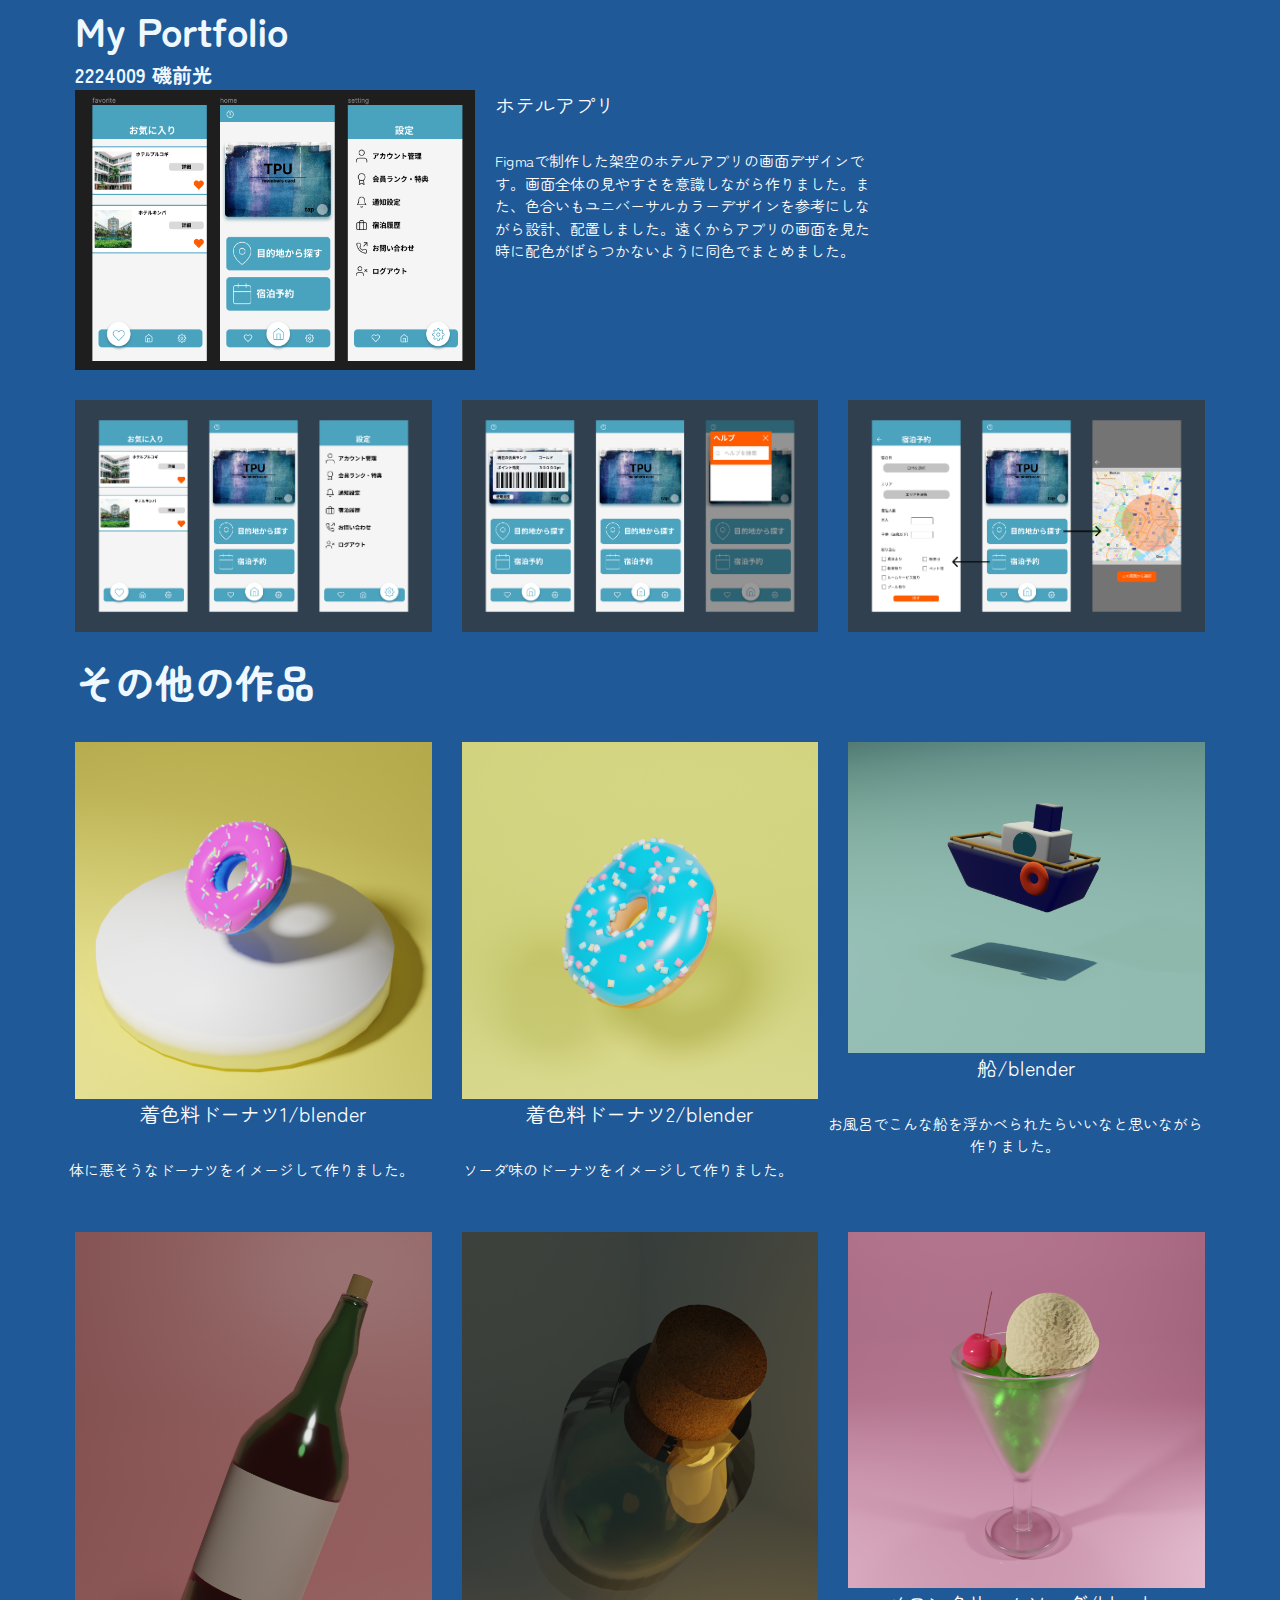
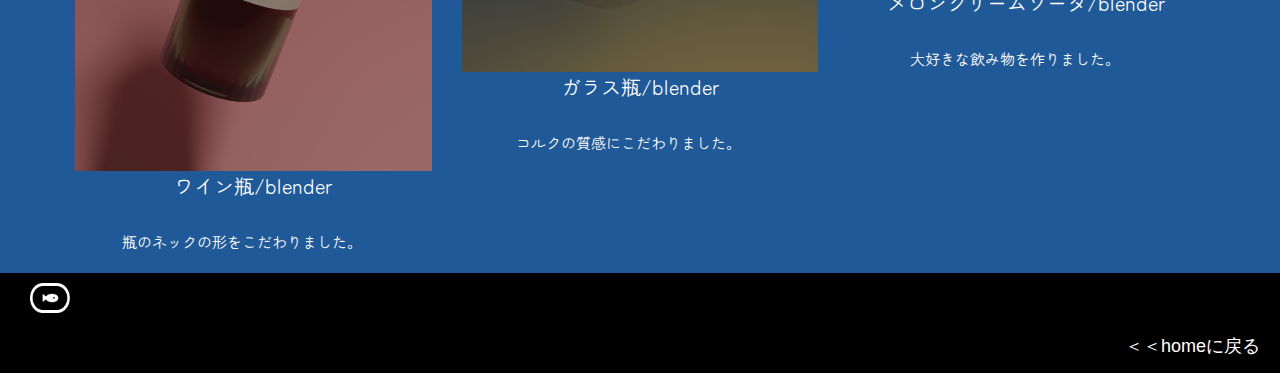
==== commit 5588ee02: "Update index.html" ====
--- a/index.html
+++ b/index.html
@@ -67,12 +67,14 @@
             <div class="animate__animated animate__rubberBand">
         <img src="images/donutorignal.png" alt="Image 2">
         <p class="white-text3">着色料ドーナツ2/blender</p>
+               <p class="mozi">ソーダ味のドーナツをイメージして作りました。</p>
               </div>
       </div>
       <div class="grid-item">
             <div class="animate__animated animate__rubberBand">
         <img src="images/hune02.png" alt="Image 3">
         <p class="white-text3">船/blender</p>
+                <p class="mozi">お風呂でこんな船を浮かべられたらいいなと思いながら作りました。 </p>
             </div>
       </div>
     </div>
@@ -83,18 +85,21 @@
             <div class="animate__animated animate__rubberBand">
         <img src="images/wine02.png" alt="Image 1">
         <p class="white-text3">ワイン瓶/blender</p>
+                <p class="mozi">瓶のネックの形をこだわりました。</p>
             </div>
       </div>
       <div class="grid-item">
             <div class="animate__animated animate__rubberBand">
         <img src="images/bottle03.png" alt="Image 2">
         <p class="white-text3">ガラス瓶/blender</p>
+                <p class="mozi">コルクの質感にこだわりました。</p>
             </div>
       </div>
       <div class="grid-item">
             <div class="animate__animated animate__rubberBand">
         <img src="images/creamsoda.png" alt="Image 3">
         <p class="white-text3">メロンクリームソーダ/blender</p>
+                 <p class="mozi">大好きな飲み物を作りました。</p>
             </div>
       </div>
     </div>
